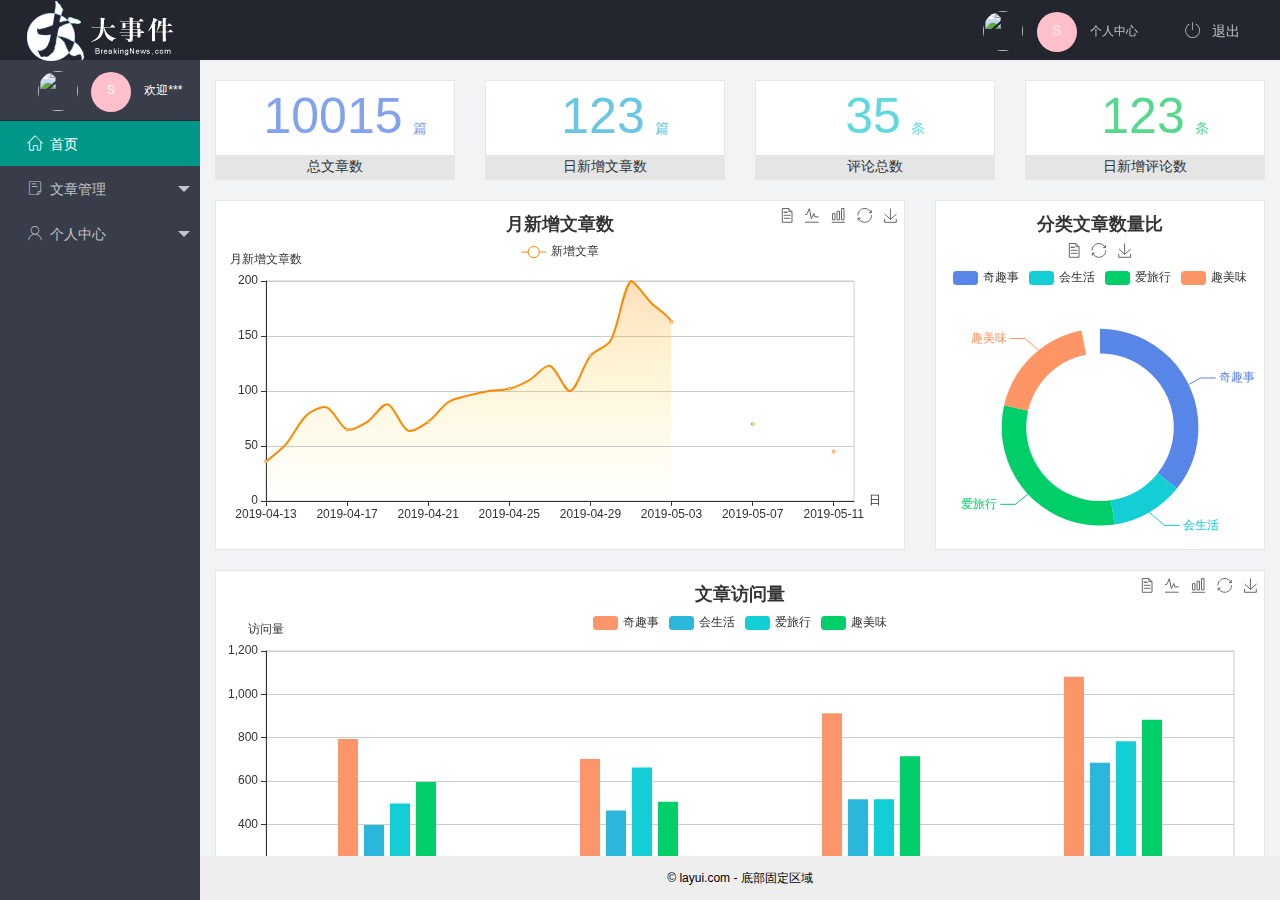
==== index.html @ da5764f2 "完成了首页页面" ====
<!DOCTYPE html>
<html lang="en">

<head>
    <meta charset="UTF-8">
    <meta name="viewport" content="width=device-width, initial-scale=1.0">
    <meta http-equiv="X-UA-Compatible" content="ie=edge">
    <title>首页</title>
    <link rel="stylesheet" href="./assets/lib/layui/css/layui.css">
    <!-- 导入图标库 -->
    <link rel="stylesheet" href="./assets/fonts/iconfont.css">
    <link rel="stylesheet" href="./assets/css/index.css">

</head>

<body class="layui-layout-body">
    <div class="layui-layout layui-layout-admin">
        <div class="layui-header">
            <div class="layui-logo">
                <img src="./assets/images/logo.png" alt="">
            </div>
            <ul class="layui-nav layui-layout-right">
                <li class="layui-nav-item">
                    <a href="javascript:;" class="userInfo">
                        <img src="http://t.cn/RCzsdCq" class="layui-nav-img">
                        <span class="avatar">S</span>
                        个人中心
                    </a>
                </li>
                <li class="layui-nav-item">
                    <a href="javascript:;" id="tuichu">
                        <span class="iconfont icon-tuichu"></span>
                        退出</a></li>
            </ul>
        </div>

        <div class="layui-side layui-bg-black">
            <div class="layui-side-scroll">
                <!-- 左侧导航区域（可配合layui已有的垂直导航） -->
                <!-- 互斥锁 lay-shrink="all"-->
                <div class="userInfo">
                    <img src="http://t.cn/RCzsdCq" class="layui-nav-img">
                    <span class="avatar">S</span>
                    <span id="welcome">欢迎***</span>
                </div>
                <ul class="layui-nav layui-nav-tree" lay-shrink="all">
                    <!-- layui-this默认被选中 添加背景颜色 -->
                    <li class="layui-nav-item layui-this">
                        <a href="home/dashboard.html" target="fm"><span class="iconfont icon-home"></span>首页</a>
                    </li>
                    <li class="layui-nav-item">
                        <a href="javascript:;"><span class="iconfont icon-16"></span>文章管理</a>
                        <dl class="layui-nav-child">
                            <dd><a href="javascript:;"><i class="layui-icon layui-icon-app"></i>文章类别</a></dd>
                            <dd><a href="javascript:;"><i class="layui-icon layui-icon-app"></i>文章列表</a></dd>
                            <dd><a href="javascript:;"><i class="layui-icon layui-icon-app"></i>发表文章</a></dd>
                        </dl>
                    </li>
                    <li class="layui-nav-item">
                        <a href="javascript:;"><span class="iconfont icon-user"></span>个人中心</a>
                        <dl class="layui-nav-child">
                            <dd><a href="javascript:;"><i class="layui-icon layui-icon-app"></i>基本资料</a></dd>
                            <dd><a href="javascript:;"><i class="layui-icon layui-icon-app"></i>更换头像</a></dd>
                            <dd><a href="javascript:;"><i class="layui-icon layui-icon-app"></i>重置密码</a></dd>
                        </dl>
                    </li>
                </ul>
            </div>
        </div>

        <div class="layui-body">
            <!-- 内容主体区域  让iframe默认指定页面 只要在src属性后边加上想去的页面即可-->
            <iframe src="home/dashboard.html" frameborder="0" name="fm"></iframe>
        </div>

        <div class="layui-footer">
            <!-- 底部固定区域 -->
            © layui.com - 底部固定区域
        </div>
    </div>
    <script src="./assets/lib/layui/layui.all.js"></script>
    <script src="./assets/lib/jquery.js"></script>
    <script src="./assets/js/baseAPI.js"></script>
    <script src="./assets/js/index.js"></script>
</body>

</html>
---- assets/lib/layui/css/layui.css ----
/** layui-v2.5.5 MIT License By https://www.layui.com */
 .layui-inline,img{display:inline-block;vertical-align:middle}h1,h2,h3,h4,h5,h6{font-weight:400}.layui-edge,.layui-header,.layui-inline,.layui-main{position:relative}.layui-body,.layui-edge,.layui-elip{overflow:hidden}.layui-btn,.layui-edge,.layui-inline,img{vertical-align:middle}.layui-btn,.layui-disabled,.layui-icon,.layui-unselect{-moz-user-select:none;-webkit-user-select:none;-ms-user-select:none}.layui-elip,.layui-form-checkbox span,.layui-form-pane .layui-form-label{text-overflow:ellipsis;white-space:nowrap}.layui-breadcrumb,.layui-tree-btnGroup{visibility:hidden}blockquote,body,button,dd,div,dl,dt,form,h1,h2,h3,h4,h5,h6,input,li,ol,p,pre,td,textarea,th,ul{margin:0;padding:0;-webkit-tap-highlight-color:rgba(0,0,0,0)}a:active,a:hover{outline:0}img{border:none}li{list-style:none}table{border-collapse:collapse;border-spacing:0}h4,h5,h6{font-size:100%}button,input,optgroup,option,select,textarea{font-family:inherit;font-size:inherit;font-style:inherit;font-weight:inherit;outline:0}pre{white-space:pre-wrap;white-space:-moz-pre-wrap;white-space:-pre-wrap;white-space:-o-pre-wrap;word-wrap:break-word}body{line-height:24px;font:14px Helvetica Neue,Helvetica,PingFang SC,Tahoma,Arial,sans-serif}hr{height:1px;margin:10px 0;border:0;clear:both}a{color:#333;text-decoration:none}a:hover{color:#777}a cite{font-style:normal;*cursor:pointer}.layui-border-box,.layui-border-box *{box-sizing:border-box}.layui-box,.layui-box *{box-sizing:content-box}.layui-clear{clear:both;*zoom:1}.layui-clear:after{content:'\20';clear:both;*zoom:1;display:block;height:0}.layui-inline{*display:inline;*zoom:1}.layui-edge{display:inline-block;width:0;height:0;border-width:6px;border-style:dashed;border-color:transparent}.layui-edge-top{top:-4px;border-bottom-color:#999;border-bottom-style:solid}.layui-edge-right{border-left-color:#999;border-left-style:solid}.layui-edge-bottom{top:2px;border-top-color:#999;border-top-style:solid}.layui-edge-left{border-right-color:#999;border-right-style:solid}.layui-disabled,.layui-disabled:hover{color:#d2d2d2!important;cursor:not-allowed!important}.layui-circle{border-radius:100%}.layui-show{display:block!important}.layui-hide{display:none!important}@font-face{font-family:layui-icon;src:url(../font/iconfont.eot?v=250);src:url(../font/iconfont.eot?v=250#iefix) format('embedded-opentype'),url(../font/iconfont.woff2?v=250) format('woff2'),url(../font/iconfont.woff?v=250) format('woff'),url(../font/iconfont.ttf?v=250) format('truetype'),url(../font/iconfont.svg?v=250#layui-icon) format('svg')}.layui-icon{font-family:layui-icon!important;font-size:16px;font-style:normal;-webkit-font-smoothing:antialiased;-moz-osx-font-smoothing:grayscale}.layui-icon-reply-fill:before{content:"\e611"}.layui-icon-set-fill:before{content:"\e614"}.layui-icon-menu-fill:before{content:"\e60f"}.layui-icon-search:before{content:"\e615"}.layui-icon-share:before{content:"\e641"}.layui-icon-set-sm:before{content:"\e620"}.layui-icon-engine:before{content:"\e628"}.layui-icon-close:before{content:"\1006"}.layui-icon-close-fill:before{content:"\1007"}.layui-icon-chart-screen:before{content:"\e629"}.layui-icon-star:before{content:"\e600"}.layui-icon-circle-dot:before{content:"\e617"}.layui-icon-chat:before{content:"\e606"}.layui-icon-release:before{content:"\e609"}.layui-icon-list:before{content:"\e60a"}.layui-icon-chart:before{content:"\e62c"}.layui-icon-ok-circle:before{content:"\1005"}.layui-icon-layim-theme:before{content:"\e61b"}.layui-icon-table:before{content:"\e62d"}.layui-icon-right:before{content:"\e602"}.layui-icon-left:before{content:"\e603"}.layui-icon-cart-simple:before{content:"\e698"}.layui-icon-face-cry:before{content:"\e69c"}.layui-icon-face-smile:before{content:"\e6af"}.layui-icon-survey:before{content:"\e6b2"}.layui-icon-tree:before{content:"\e62e"}.layui-icon-upload-circle:before{content:"\e62f"}.layui-icon-add-circle:before{content:"\e61f"}.layui-icon-download-circle:before{content:"\e601"}.layui-icon-templeate-1:before{content:"\e630"}.layui-icon-util:before{content:"\e631"}.layui-icon-face-surprised:before{content:"\e664"}.layui-icon-edit:before{content:"\e642"}.layui-icon-speaker:before{content:"\e645"}.layui-icon-down:before{content:"\e61a"}.layui-icon-file:before{content:"\e621"}.layui-icon-layouts:before{content:"\e632"}.layui-icon-rate-half:before{content:"\e6c9"}.layui-icon-add-circle-fine:before{content:"\e608"}.layui-icon-prev-circle:before{content:"\e633"}.layui-icon-read:before{content:"\e705"}.layui-icon-404:before{content:"\e61c"}.layui-icon-carousel:before{content:"\e634"}.layui-icon-help:before{content:"\e607"}.layui-icon-code-circle:before{content:"\e635"}.layui-icon-water:before{content:"\e636"}.layui-icon-username:before{content:"\e66f"}.layui-icon-find-fill:before{content:"\e670"}.layui-icon-about:before{content:"\e60b"}.layui-icon-location:before{content:"\e715"}.layui-icon-up:before{content:"\e619"}.layui-icon-pause:before{content:"\e651"}.layui-icon-date:before{content:"\e637"}.layui-icon-layim-uploadfile:before{content:"\e61d"}.layui-icon-delete:before{content:"\e640"}.layui-icon-play:before{content:"\e652"}.layui-icon-top:before{content:"\e604"}.layui-icon-friends:before{content:"\e612"}.layui-icon-refresh-3:before{content:"\e9aa"}.layui-icon-ok:before{content:"\e605"}.layui-icon-layer:before{content:"\e638"}.layui-icon-face-smile-fine:before{content:"\e60c"}.layui-icon-dollar:before{content:"\e659"}.layui-icon-group:before{content:"\e613"}.layui-icon-layim-download:before{content:"\e61e"}.layui-icon-picture-fine:before{content:"\e60d"}.layui-icon-link:before{content:"\e64c"}.layui-icon-diamond:before{content:"\e735"}.layui-icon-log:before{content:"\e60e"}.layui-icon-rate-solid:before{content:"\e67a"}.layui-icon-fonts-del:before{content:"\e64f"}.layui-icon-unlink:before{content:"\e64d"}.layui-icon-fonts-clear:before{content:"\e639"}.layui-icon-triangle-r:before{content:"\e623"}.layui-icon-circle:before{content:"\e63f"}.layui-icon-radio:before{content:"\e643"}.layui-icon-align-center:before{content:"\e647"}.layui-icon-align-right:before{content:"\e648"}.layui-icon-align-left:before{content:"\e649"}.layui-icon-loading-1:before{content:"\e63e"}.layui-icon-return:before{content:"\e65c"}.layui-icon-fonts-strong:before{content:"\e62b"}.layui-icon-upload:before{content:"\e67c"}.layui-icon-dialogue:before{content:"\e63a"}.layui-icon-video:before{content:"\e6ed"}.layui-icon-headset:before{content:"\e6fc"}.layui-icon-cellphone-fine:before{content:"\e63b"}.layui-icon-add-1:before{content:"\e654"}.layui-icon-face-smile-b:before{content:"\e650"}.layui-icon-fonts-html:before{content:"\e64b"}.layui-icon-form:before{content:"\e63c"}.layui-icon-cart:before{content:"\e657"}.layui-icon-camera-fill:before{content:"\e65d"}.layui-icon-tabs:before{content:"\e62a"}.layui-icon-fonts-code:before{content:"\e64e"}.layui-icon-fire:before{content:"\e756"}.layui-icon-set:before{content:"\e716"}.layui-icon-fonts-u:before{content:"\e646"}.layui-icon-triangle-d:before{content:"\e625"}.layui-icon-tips:before{content:"\e702"}.layui-icon-picture:before{content:"\e64a"}.layui-icon-more-vertical:before{content:"\e671"}.layui-icon-flag:before{content:"\e66c"}.layui-icon-loading:before{content:"\e63d"}.layui-icon-fonts-i:before{content:"\e644"}.layui-icon-refresh-1:before{content:"\e666"}.layui-icon-rmb:before{content:"\e65e"}.layui-icon-home:before{content:"\e68e"}.layui-icon-user:before{content:"\e770"}.layui-icon-notice:before{content:"\e667"}.layui-icon-login-weibo:before{content:"\e675"}.layui-icon-voice:before{content:"\e688"}.layui-icon-upload-drag:before{content:"\e681"}.layui-icon-login-qq:before{content:"\e676"}.layui-icon-snowflake:before{content:"\e6b1"}.layui-icon-file-b:before{content:"\e655"}.layui-icon-template:before{content:"\e663"}.layui-icon-auz:before{content:"\e672"}.layui-icon-console:before{content:"\e665"}.layui-icon-app:before{content:"\e653"}.layui-icon-prev:before{content:"\e65a"}.layui-icon-website:before{content:"\e7ae"}.layui-icon-next:before{content:"\e65b"}.layui-icon-component:before{content:"\e857"}.layui-icon-more:before{content:"\e65f"}.layui-icon-login-wechat:before{content:"\e677"}.layui-icon-shrink-right:before{content:"\e668"}.layui-icon-spread-left:before{content:"\e66b"}.layui-icon-camera:before{content:"\e660"}.layui-icon-note:before{content:"\e66e"}.layui-icon-refresh:before{content:"\e669"}.layui-icon-female:before{content:"\e661"}.layui-icon-male:before{content:"\e662"}.layui-icon-password:before{content:"\e673"}.layui-icon-senior:before{content:"\e674"}.layui-icon-theme:before{content:"\e66a"}.layui-icon-tread:before{content:"\e6c5"}.layui-icon-praise:before{content:"\e6c6"}.layui-icon-star-fill:before{content:"\e658"}.layui-icon-rate:before{content:"\e67b"}.layui-icon-template-1:before{content:"\e656"}.layui-icon-vercode:before{content:"\e679"}.layui-icon-cellphone:before{content:"\e678"}.layui-icon-screen-full:before{content:"\e622"}.layui-icon-screen-restore:before{content:"\e758"}.layui-icon-cols:before{content:"\e610"}.layui-icon-export:before{content:"\e67d"}.layui-icon-print:before{content:"\e66d"}.layui-icon-slider:before{content:"\e714"}.layui-icon-addition:before{content:"\e624"}.layui-icon-subtraction:before{content:"\e67e"}.layui-icon-service:before{content:"\e626"}.layui-icon-transfer:before{content:"\e691"}.layui-main{width:1140px;margin:0 auto}.layui-header{z-index:1000;height:60px}.layui-header a:hover{transition:all .5s;-webkit-transition:all .5s}.layui-side{position:fixed;left:0;top:0;bottom:0;z-index:999;width:200px;overflow-x:hidden}.layui-side-scroll{position:relative;width:220px;height:100%;overflow-x:hidden}.layui-body{position:absolute;left:200px;right:0;top:0;bottom:0;z-index:998;width:auto;overflow-y:auto;box-sizing:border-box}.layui-layout-body{overflow:hidden}.layui-layout-admin .layui-header{background-color:#23262E}.layui-layout-admin .layui-side{top:60px;width:200px;overflow-x:hidden}.layui-layout-admin .layui-body{position:fixed;top:60px;bottom:44px}.layui-layout-admin .layui-main{width:auto;margin:0 15px}.layui-layout-admin .layui-footer{position:fixed;left:200px;right:0;bottom:0;height:44px;line-height:44px;padding:0 15px;background-color:#eee}.layui-layout-admin .layui-logo{position:absolute;left:0;top:0;width:200px;height:100%;line-height:60px;text-align:center;color:#009688;font-size:16px}.layui-layout-admin .layui-header .layui-nav{background:0 0}.layui-layout-left{position:absolute!important;left:200px;top:0}.layui-layout-right{position:absolute!important;right:0;top:0}.layui-container{position:relative;margin:0 auto;padding:0 15px;box-sizing:border-box}.layui-fluid{position:relative;margin:0 auto;padding:0 15px}.layui-row:after,.layui-row:before{content:'';display:block;clear:both}.layui-col-lg1,.layui-col-lg10,.layui-col-lg11,.layui-col-lg12,.layui-col-lg2,.layui-col-lg3,.layui-col-lg4,.layui-col-lg5,.layui-col-lg6,.layui-col-lg7,.layui-col-lg8,.layui-col-lg9,.layui-col-md1,.layui-col-md10,.layui-col-md11,.layui-col-md12,.layui-col-md2,.layui-col-md3,.layui-col-md4,.layui-col-md5,.layui-col-md6,.layui-col-md7,.layui-col-md8,.layui-col-md9,.layui-col-sm1,.layui-col-sm10,.layui-col-sm11,.layui-col-sm12,.layui-col-sm2,.layui-col-sm3,.layui-col-sm4,.layui-col-sm5,.layui-col-sm6,.layui-col-sm7,.layui-col-sm8,.layui-col-sm9,.layui-col-xs1,.layui-col-xs10,.layui-col-xs11,.layui-col-xs12,.layui-col-xs2,.layui-col-xs3,.layui-col-xs4,.layui-col-xs5,.layui-col-xs6,.layui-col-xs7,.layui-col-xs8,.layui-col-xs9{position:relative;display:block;box-sizing:border-box}.layui-col-xs1,.layui-col-xs10,.layui-col-xs11,.layui-col-xs12,.layui-col-xs2,.layui-col-xs3,.layui-col-xs4,.layui-col-xs5,.layui-col-xs6,.layui-col-xs7,.layui-col-xs8,.layui-col-xs9{float:left}.layui-col-xs1{width:8.33333333%}.layui-col-xs2{width:16.66666667%}.layui-col-xs3{width:25%}.layui-col-xs4{width:33.33333333%}.layui-col-xs5{width:41.66666667%}.layui-col-xs6{width:50%}.layui-col-xs7{width:58.33333333%}.layui-col-xs8{width:66.66666667%}.layui-col-xs9{width:75%}.layui-col-xs10{width:83.33333333%}.layui-col-xs11{width:91.66666667%}.layui-col-xs12{width:100%}.layui-col-xs-offset1{margin-left:8.33333333%}.layui-col-xs-offset2{margin-left:16.66666667%}.layui-col-xs-offset3{margin-left:25%}.layui-col-xs-offset4{margin-left:33.33333333%}.layui-col-xs-offset5{margin-left:41.66666667%}.layui-col-xs-offset6{margin-left:50%}.layui-col-xs-offset7{margin-left:58.33333333%}.layui-col-xs-offset8{margin-left:66.66666667%}.layui-col-xs-offset9{margin-left:75%}.layui-col-xs-offset10{margin-left:83.33333333%}.layui-col-xs-offset11{margin-left:91.66666667%}.layui-col-xs-offset12{margin-left:100%}@media screen and (max-width:768px){.layui-hide-xs{display:none!important}.layui-show-xs-block{display:block!important}.layui-show-xs-inline{display:inline!important}.layui-show-xs-inline-block{display:inline-block!important}}@media screen and (min-width:768px){.layui-container{width:750px}.layui-hide-sm{display:none!important}.layui-show-sm-block{display:block!important}.layui-show-sm-inline{display:inline!important}.layui-show-sm-inline-block{display:inline-block!important}.layui-col-sm1,.layui-col-sm10,.layui-col-sm11,.layui-col-sm12,.layui-col-sm2,.layui-col-sm3,.layui-col-sm4,.layui-col-sm5,.layui-col-sm6,.layui-col-sm7,.layui-col-sm8,.layui-col-sm9{float:left}.layui-col-sm1{width:8.33333333%}.layui-col-sm2{width:16.66666667%}.layui-col-sm3{width:25%}.layui-col-sm4{width:33.33333333%}.layui-col-sm5{width:41.66666667%}.layui-col-sm6{width:50%}.layui-col-sm7{width:58.33333333%}.layui-col-sm8{width:66.66666667%}.layui-col-sm9{width:75%}.layui-col-sm10{width:83.33333333%}.layui-col-sm11{width:91.66666667%}.layui-col-sm12{width:100%}.layui-col-sm-offset1{margin-left:8.33333333%}.layui-col-sm-offset2{margin-left:16.66666667%}.layui-col-sm-offset3{margin-left:25%}.layui-col-sm-offset4{margin-left:33.33333333%}.layui-col-sm-offset5{margin-left:41.66666667%}.layui-col-sm-offset6{margin-left:50%}.layui-col-sm-offset7{margin-left:58.33333333%}.layui-col-sm-offset8{margin-left:66.66666667%}.layui-col-sm-offset9{margin-left:75%}.layui-col-sm-offset10{margin-left:83.33333333%}.layui-col-sm-offset11{margin-left:91.66666667%}.layui-col-sm-offset12{margin-left:100%}}@media screen and (min-width:992px){.layui-container{width:970px}.layui-hide-md{display:none!important}.layui-show-md-block{display:block!important}.layui-show-md-inline{display:inline!important}.layui-show-md-inline-block{display:inline-block!important}.layui-col-md1,.layui-col-md10,.layui-col-md11,.layui-col-md12,.layui-col-md2,.layui-col-md3,.layui-col-md4,.layui-col-md5,.layui-col-md6,.layui-col-md7,.layui-col-md8,.layui-col-md9{float:left}.layui-col-md1{width:8.33333333%}.layui-col-md2{width:16.66666667%}.layui-col-md3{width:25%}.layui-col-md4{width:33.33333333%}.layui-col-md5{width:41.66666667%}.layui-col-md6{width:50%}.layui-col-md7{width:58.33333333%}.layui-col-md8{width:66.66666667%}.layui-col-md9{width:75%}.layui-col-md10{width:83.33333333%}.layui-col-md11{width:91.66666667%}.layui-col-md12{width:100%}.layui-col-md-offset1{margin-left:8.33333333%}.layui-col-md-offset2{margin-left:16.66666667%}.layui-col-md-offset3{margin-left:25%}.layui-col-md-offset4{margin-left:33.33333333%}.layui-col-md-offset5{margin-left:41.66666667%}.layui-col-md-offset6{margin-left:50%}.layui-col-md-offset7{margin-left:58.33333333%}.layui-col-md-offset8{margin-left:66.66666667%}.layui-col-md-offset9{margin-left:75%}.layui-col-md-offset10{margin-left:83.33333333%}.layui-col-md-offset11{margin-left:91.66666667%}.layui-col-md-offset12{margin-left:100%}}@media screen and (min-width:1200px){.layui-container{width:1170px}.layui-hide-lg{display:none!important}.layui-show-lg-block{display:block!important}.layui-show-lg-inline{display:inline!important}.layui-show-lg-inline-block{display:inline-block!important}.layui-col-lg1,.layui-col-lg10,.layui-col-lg11,.layui-col-lg12,.layui-col-lg2,.layui-col-lg3,.layui-col-lg4,.layui-col-lg5,.layui-col-lg6,.layui-col-lg7,.layui-col-lg8,.layui-col-lg9{float:left}.layui-col-lg1{width:8.33333333%}.layui-col-lg2{width:16.66666667%}.layui-col-lg3{width:25%}.layui-col-lg4{width:33.33333333%}.layui-col-lg5{width:41.66666667%}.layui-col-lg6{width:50%}.layui-col-lg7{width:58.33333333%}.layui-col-lg8{width:66.66666667%}.layui-col-lg9{width:75%}.layui-col-lg10{width:83.33333333%}.layui-col-lg11{width:91.66666667%}.layui-col-lg12{width:100%}.layui-col-lg-offset1{margin-left:8.33333333%}.layui-col-lg-offset2{margin-left:16.66666667%}.layui-col-lg-offset3{margin-left:25%}.layui-col-lg-offset4{margin-left:33.33333333%}.layui-col-lg-offset5{margin-left:41.66666667%}.layui-col-lg-offset6{margin-left:50%}.layui-col-lg-offset7{margin-left:58.33333333%}.layui-col-lg-offset8{margin-left:66.66666667%}.layui-col-lg-offset9{margin-left:75%}.layui-col-lg-offset10{margin-left:83.33333333%}.layui-col-lg-offset11{margin-left:91.66666667%}.layui-col-lg-offset12{margin-left:100%}}.layui-col-space1{margin:-.5px}.layui-col-space1>*{padding:.5px}.layui-col-space3{margin:-1.5px}.layui-col-space3>*{padding:1.5px}.layui-col-space5{margin:-2.5px}.layui-col-space5>*{padding:2.5px}.layui-col-space8{margin:-3.5px}.layui-col-space8>*{padding:3.5px}.layui-col-space10{margin:-5px}.layui-col-space10>*{padding:5px}.layui-col-space12{margin:-6px}.layui-col-space12>*{padding:6px}.layui-col-space15{margin:-7.5px}.layui-col-space15>*{padding:7.5px}.layui-col-space18{margin:-9px}.layui-col-space18>*{padding:9px}.layui-col-space20{margin:-10px}.layui-col-space20>*{padding:10px}.layui-col-space22{margin:-11px}.layui-col-space22>*{padding:11px}.layui-col-space25{margin:-12.5px}.layui-col-space25>*{padding:12.5px}.layui-col-space30{margin:-15px}.layui-col-space30>*{padding:15px}.layui-btn,.layui-input,.layui-select,.layui-textarea,.layui-upload-button{outline:0;-webkit-appearance:none;transition:all .3s;-webkit-transition:all .3s;box-sizing:border-box}.layui-elem-quote{margin-bottom:10px;padding:15px;line-height:22px;border-left:5px solid #009688;border-radius:0 2px 2px 0;background-color:#f2f2f2}.layui-quote-nm{border-style:solid;border-width:1px 1px 1px 5px;background:0 0}.layui-elem-field{margin-bottom:10px;padding:0;border-width:1px;border-style:solid}.layui-elem-field legend{margin-left:20px;padding:0 10px;font-size:20px;font-weight:300}.layui-field-title{margin:10px 0 20px;border-width:1px 0 0}.layui-field-box{padding:10px 15px}.layui-field-title .layui-field-box{padding:10px 0}.layui-progress{position:relative;height:6px;border-radius:20px;background-color:#e2e2e2}.layui-progress-bar{position:absolute;left:0;top:0;width:0;max-width:100%;height:6px;border-radius:20px;text-align:right;background-color:#5FB878;transition:all .3s;-webkit-transition:all .3s}.layui-progress-big,.layui-progress-big .layui-progress-bar{height:18px;line-height:18px}.layui-progress-text{position:relative;top:-20px;line-height:18px;font-size:12px;color:#666}.layui-progress-big .layui-progress-text{position:static;padding:0 10px;color:#fff}.layui-collapse{border-width:1px;border-style:solid;border-radius:2px}.layui-colla-content,.layui-colla-item{border-top-width:1px;border-top-style:solid}.layui-colla-item:first-child{border-top:none}.layui-colla-title{position:relative;height:42px;line-height:42px;padding:0 15px 0 35px;color:#333;background-color:#f2f2f2;cursor:pointer;font-size:14px;overflow:hidden}.layui-colla-content{display:none;padding:10px 15px;line-height:22px;color:#666}.layui-colla-icon{position:absolute;left:15px;top:0;font-size:14px}.layui-card{margin-bottom:15px;border-radius:2px;background-color:#fff;box-shadow:0 1px 2px 0 rgba(0,0,0,.05)}.layui-card:last-child{margin-bottom:0}.layui-card-header{position:relative;height:42px;line-height:42px;padding:0 15px;border-bottom:1px solid #f6f6f6;color:#333;border-radius:2px 2px 0 0;font-size:14px}.layui-bg-black,.layui-bg-blue,.layui-bg-cyan,.layui-bg-green,.layui-bg-orange,.layui-bg-red{color:#fff!important}.layui-card-body{position:relative;padding:10px 15px;line-height:24px}.layui-card-body[pad15]{padding:15px}.layui-card-body[pad20]{padding:20px}.layui-card-body .layui-table{margin:5px 0}.layui-card .layui-tab{margin:0}.layui-panel-window{position:relative;padding:15px;border-radius:0;border-top:5px solid #E6E6E6;background-color:#fff}.layui-auxiliar-moving{position:fixed;left:0;right:0;top:0;bottom:0;width:100%;height:100%;background:0 0;z-index:9999999999}.layui-form-label,.layui-form-mid,.layui-form-select,.layui-input-block,.layui-input-inline,.layui-textarea{position:relative}.layui-bg-red{background-color:#FF5722!important}.layui-bg-orange{background-color:#FFB800!important}.layui-bg-green{background-color:#009688!important}.layui-bg-cyan{background-color:#2F4056!important}.layui-bg-blue{background-color:#1E9FFF!important}.layui-bg-black{background-color:#393D49!important}.layui-bg-gray{background-color:#eee!important;color:#666!important}.layui-badge-rim,.layui-colla-content,.layui-colla-item,.layui-collapse,.layui-elem-field,.layui-form-pane .layui-form-item[pane],.layui-form-pane .layui-form-label,.layui-input,.layui-layedit,.layui-layedit-tool,.layui-quote-nm,.layui-select,.layui-tab-bar,.layui-tab-card,.layui-tab-title,.layui-tab-title .layui-this:after,.layui-textarea{border-color:#e6e6e6}.layui-timeline-item:before,hr{background-color:#e6e6e6}.layui-text{line-height:22px;font-size:14px;color:#666}.layui-text h1,.layui-text h2,.layui-text h3{font-weight:500;color:#333}.layui-text h1{font-size:30px}.layui-text h2{font-size:24px}.layui-text h3{font-size:18px}.layui-text a:not(.layui-btn){color:#01AAED}.layui-text a:not(.layui-btn):hover{text-decoration:underline}.layui-text ul{padding:5px 0 5px 15px}.layui-text ul li{margin-top:5px;list-style-type:disc}.layui-text em,.layui-word-aux{color:#999!important;padding:0 5px!important}.layui-btn{display:inline-block;height:38px;line-height:38px;padding:0 18px;background-color:#009688;color:#fff;white-space:nowrap;text-align:center;font-size:14px;border:none;border-radius:2px;cursor:pointer}.layui-btn:hover{opacity:.8;filter:alpha(opacity=80);color:#fff}.layui-btn:active{opacity:1;filter:alpha(opacity=100)}.layui-btn+.layui-btn{margin-left:10px}.layui-btn-container{font-size:0}.layui-btn-container .layui-btn{margin-right:10px;margin-bottom:10px}.layui-btn-container .layui-btn+.layui-btn{margin-left:0}.layui-table .layui-btn-container .layui-btn{margin-bottom:9px}.layui-btn-radius{border-radius:100px}.layui-btn .layui-icon{margin-right:3px;font-size:18px;vertical-align:bottom;vertical-align:middle\9}.layui-btn-primary{border:1px solid #C9C9C9;background-color:#fff;color:#555}.layui-btn-primary:hover{border-color:#009688;color:#333}.layui-btn-normal{background-color:#1E9FFF}.layui-btn-warm{background-color:#FFB800}.layui-btn-danger{background-color:#FF5722}.layui-btn-checked{background-color:#5FB878}.layui-btn-disabled,.layui-btn-disabled:active,.layui-btn-disabled:hover{border:1px solid #e6e6e6;background-color:#FBFBFB;color:#C9C9C9;cursor:not-allowed;opacity:1}.layui-btn-lg{height:44px;line-height:44px;padding:0 25px;font-size:16px}.layui-btn-sm{height:30px;line-height:30px;padding:0 10px;font-size:12px}.layui-btn-sm i{font-size:16px!important}.layui-btn-xs{height:22px;line-height:22px;padding:0 5px;font-size:12px}.layui-btn-xs i{font-size:14px!important}.layui-btn-group{display:inline-block;vertical-align:middle;font-size:0}.layui-btn-group .layui-btn{margin-left:0!important;margin-right:0!important;border-left:1px solid rgba(255,255,255,.5);border-radius:0}.layui-btn-group .layui-btn-primary{border-left:none}.layui-btn-group .layui-btn-primary:hover{border-color:#C9C9C9;color:#009688}.layui-btn-group .layui-btn:first-child{border-left:none;border-radius:2px 0 0 2px}.layui-btn-group .layui-btn-primary:first-child{border-left:1px solid #c9c9c9}.layui-btn-group .layui-btn:last-child{border-radius:0 2px 2px 0}.layui-btn-group .layui-btn+.layui-btn{margin-left:0}.layui-btn-group+.layui-btn-group{margin-left:10px}.layui-btn-fluid{width:100%}.layui-input,.layui-select,.layui-textarea{height:38px;line-height:1.3;line-height:38px\9;border-width:1px;border-style:solid;background-color:#fff;border-radius:2px}.layui-input::-webkit-input-placeholder,.layui-select::-webkit-input-placeholder,.layui-textarea::-webkit-input-placeholder{line-height:1.3}.layui-input,.layui-textarea{display:block;width:100%;padding-left:10px}.layui-input:hover,.layui-textarea:hover{border-color:#D2D2D2!important}.layui-input:focus,.layui-textarea:focus{border-color:#C9C9C9!important}.layui-textarea{min-height:100px;height:auto;line-height:20px;padding:6px 10px;resize:vertical}.layui-select{padding:0 10px}.layui-form input[type=checkbox],.layui-form input[type=radio],.layui-form select{display:none}.layui-form [lay-ignore]{display:initial}.layui-form-item{margin-bottom:15px;clear:both;*zoom:1}.layui-form-item:after{content:'\20';clear:both;*zoom:1;display:block;height:0}.layui-form-label{float:left;display:block;padding:9px 15px;width:80px;font-weight:400;line-height:20px;text-align:right}.layui-form-label-col{display:block;float:none;padding:9px 0;line-height:20px;text-align:left}.layui-form-item .layui-inline{margin-bottom:5px;margin-right:10px}.layui-input-block{margin-left:110px;min-height:36px}.layui-input-inline{display:inline-block;vertical-align:middle}.layui-form-item .layui-input-inline{float:left;width:190px;margin-right:10px}.layui-form-text .layui-input-inline{width:auto}.layui-form-mid{float:left;display:block;padding:9px 0!important;line-height:20px;margin-right:10px}.layui-form-danger+.layui-form-select .layui-input,.layui-form-danger:focus{border-color:#FF5722!important}.layui-form-select .layui-input{padding-right:30px;cursor:pointer}.layui-form-select .layui-edge{position:absolute;right:10px;top:50%;margin-top:-3px;cursor:pointer;border-width:6px;border-top-color:#c2c2c2;border-top-style:solid;transition:all .3s;-webkit-transition:all .3s}.layui-form-select dl{display:none;position:absolute;left:0;top:42px;padding:5px 0;z-index:899;min-width:100%;border:1px solid #d2d2d2;max-height:300px;overflow-y:auto;background-color:#fff;border-radius:2px;box-shadow:0 2px 4px rgba(0,0,0,.12);box-sizing:border-box}.layui-form-select dl dd,.layui-form-select dl dt{padding:0 10px;line-height:36px;white-space:nowrap;overflow:hidden;text-overflow:ellipsis}.layui-form-select dl dt{font-size:12px;color:#999}.layui-form-select dl dd{cursor:pointer}.layui-form-select dl dd:hover{background-color:#f2f2f2;-webkit-transition:.5s all;transition:.5s all}.layui-form-select .layui-select-group dd{padding-left:20px}.layui-form-select dl dd.layui-select-tips{padding-left:10px!important;color:#999}.layui-form-select dl dd.layui-this{background-color:#5FB878;color:#fff}.layui-form-checkbox,.layui-form-select dl dd.layui-disabled{background-color:#fff}.layui-form-selected dl{display:block}.layui-form-checkbox,.layui-form-checkbox *,.layui-form-switch{display:inline-block;vertical-align:middle}.layui-form-selected .layui-edge{margin-top:-9px;-webkit-transform:rotate(180deg);transform:rotate(180deg);margin-top:-3px\9}:root .layui-form-selected .layui-edge{margin-top:-9px\0/IE9}.layui-form-selectup dl{top:auto;bottom:42px}.layui-select-none{margin:5px 0;text-align:center;color:#999}.layui-select-disabled .layui-disabled{border-color:#eee!important}.layui-select-disabled .layui-edge{border-top-color:#d2d2d2}.layui-form-checkbox{position:relative;height:30px;line-height:30px;margin-right:10px;padding-right:30px;cursor:pointer;font-size:0;-webkit-transition:.1s linear;transition:.1s linear;box-sizing:border-box}.layui-form-checkbox span{padding:0 10px;height:100%;font-size:14px;border-radius:2px 0 0 2px;background-color:#d2d2d2;color:#fff;overflow:hidden}.layui-form-checkbox:hover span{background-color:#c2c2c2}.layui-form-checkbox i{position:absolute;right:0;top:0;width:30px;height:28px;border:1px solid #d2d2d2;border-left:none;border-radius:0 2px 2px 0;color:#fff;font-size:20px;text-align:center}.layui-form-checkbox:hover i{border-color:#c2c2c2;color:#c2c2c2}.layui-form-checked,.layui-form-checked:hover{border-color:#5FB878}.layui-form-checked span,.layui-form-checked:hover span{background-color:#5FB878}.layui-form-checked i,.layui-form-checked:hover i{color:#5FB878}.layui-form-item .layui-form-checkbox{margin-top:4px}.layui-form-checkbox[lay-skin=primary]{height:auto!important;line-height:normal!important;min-width:18px;min-height:18px;border:none!important;margin-right:0;padding-left:28px;padding-right:0;background:0 0}.layui-form-checkbox[lay-skin=primary] span{padding-left:0;padding-right:15px;line-height:18px;background:0 0;color:#666}.layui-form-checkbox[lay-skin=primary] i{right:auto;left:0;width:16px;height:16px;line-height:16px;border:1px solid #d2d2d2;font-size:12px;border-radius:2px;background-color:#fff;-webkit-transition:.1s linear;transition:.1s linear}.layui-form-checkbox[lay-skin=primary]:hover i{border-color:#5FB878;color:#fff}.layui-form-checked[lay-skin=primary] i{border-color:#5FB878!important;background-color:#5FB878;color:#fff}.layui-checkbox-disbaled[lay-skin=primary] span{background:0 0!important;color:#c2c2c2}.layui-checkbox-disbaled[lay-skin=primary]:hover i{border-color:#d2d2d2}.layui-form-item .layui-form-checkbox[lay-skin=primary]{margin-top:10px}.layui-form-switch{position:relative;height:22px;line-height:22px;min-width:35px;padding:0 5px;margin-top:8px;border:1px solid #d2d2d2;border-radius:20px;cursor:pointer;background-color:#fff;-webkit-transition:.1s linear;transition:.1s linear}.layui-form-switch i{position:absolute;left:5px;top:3px;width:16px;height:16px;border-radius:20px;background-color:#d2d2d2;-webkit-transition:.1s linear;transition:.1s linear}.layui-form-switch em{position:relative;top:0;width:25px;margin-left:21px;padding:0!important;text-align:center!important;color:#999!important;font-style:normal!important;font-size:12px}.layui-form-onswitch{border-color:#5FB878;background-color:#5FB878}.layui-checkbox-disbaled,.layui-checkbox-disbaled i{border-color:#e2e2e2!important}.layui-form-onswitch i{left:100%;margin-left:-21px;background-color:#fff}.layui-form-onswitch em{margin-left:5px;margin-right:21px;color:#fff!important}.layui-checkbox-disbaled span{background-color:#e2e2e2!important}.layui-checkbox-disbaled:hover i{color:#fff!important}[lay-radio]{display:none}.layui-form-radio,.layui-form-radio *{display:inline-block;vertical-align:middle}.layui-form-radio{line-height:28px;margin:6px 10px 0 0;padding-right:10px;cursor:pointer;font-size:0}.layui-form-radio *{font-size:14px}.layui-form-radio>i{margin-right:8px;font-size:22px;color:#c2c2c2}.layui-form-radio>i:hover,.layui-form-radioed>i{color:#5FB878}.layui-radio-disbaled>i{color:#e2e2e2!important}.layui-form-pane .layui-form-label{width:110px;padding:8px 15px;height:38px;line-height:20px;border-width:1px;border-style:solid;border-radius:2px 0 0 2px;text-align:center;background-color:#FBFBFB;overflow:hidden;box-sizing:border-box}.layui-form-pane .layui-input-inline{margin-left:-1px}.layui-form-pane .layui-input-block{margin-left:110px;left:-1px}.layui-form-pane .layui-input{border-radius:0 2px 2px 0}.layui-form-pane .layui-form-text .layui-form-label{float:none;width:100%;border-radius:2px;box-sizing:border-box;text-align:left}.layui-form-pane .layui-form-text .layui-input-inline{display:block;margin:0;top:-1px;clear:both}.layui-form-pane .layui-form-text .layui-input-block{margin:0;left:0;top:-1px}.layui-form-pane .layui-form-text .layui-textarea{min-height:100px;border-radius:0 0 2px 2px}.layui-form-pane .layui-form-checkbox{margin:4px 0 4px 10px}.layui-form-pane .layui-form-radio,.layui-form-pane .layui-form-switch{margin-top:6px;margin-left:10px}.layui-form-pane .layui-form-item[pane]{position:relative;border-width:1px;border-style:solid}.layui-form-pane .layui-form-item[pane] .layui-form-label{position:absolute;left:0;top:0;height:100%;border-width:0 1px 0 0}.layui-form-pane .layui-form-item[pane] .layui-input-inline{margin-left:110px}@media screen and (max-width:450px){.layui-form-item .layui-form-label{text-overflow:ellipsis;overflow:hidden;white-space:nowrap}.layui-form-item .layui-inline{display:block;margin-right:0;margin-bottom:20px;clear:both}.layui-form-item .layui-inline:after{content:'\20';clear:both;display:block;height:0}.layui-form-item .layui-input-inline{display:block;float:none;left:-3px;width:auto;margin:0 0 10px 112px}.layui-form-item .layui-input-inline+.layui-form-mid{margin-left:110px;top:-5px;padding:0}.layui-form-item .layui-form-checkbox{margin-right:5px;margin-bottom:5px}}.layui-layedit{border-width:1px;border-style:solid;border-radius:2px}.layui-layedit-tool{padding:3px 5px;border-bottom-width:1px;border-bottom-style:solid;font-size:0}.layedit-tool-fixed{position:fixed;top:0;border-top:1px solid #e2e2e2}.layui-layedit-tool .layedit-tool-mid,.layui-layedit-tool .layui-icon{display:inline-block;vertical-align:middle;text-align:center;font-size:14px}.layui-layedit-tool .layui-icon{position:relative;width:32px;height:30px;line-height:30px;margin:3px 5px;color:#777;cursor:pointer;border-radius:2px}.layui-layedit-tool .layui-icon:hover{color:#393D49}.layui-layedit-tool .layui-icon:active{color:#000}.layui-layedit-tool .layedit-tool-active{background-color:#e2e2e2;color:#000}.layui-layedit-tool .layui-disabled,.layui-layedit-tool .layui-disabled:hover{color:#d2d2d2;cursor:not-allowed}.layui-layedit-tool .layedit-tool-mid{width:1px;height:18px;margin:0 10px;background-color:#d2d2d2}.layedit-tool-html{width:50px!important;font-size:30px!important}.layedit-tool-b,.layedit-tool-code,.layedit-tool-help{font-size:16px!important}.layedit-tool-d,.layedit-tool-face,.layedit-tool-image,.layedit-tool-unlink{font-size:18px!important}.layedit-tool-image input{position:absolute;font-size:0;left:0;top:0;width:100%;height:100%;opacity:.01;filter:Alpha(opacity=1);cursor:pointer}.layui-layedit-iframe iframe{display:block;width:100%}#LAY_layedit_code{overflow:hidden}.layui-laypage{display:inline-block;*display:inline;*zoom:1;vertical-align:middle;margin:10px 0;font-size:0}.layui-laypage>a:first-child,.layui-laypage>a:first-child em{border-radius:2px 0 0 2px}.layui-laypage>a:last-child,.layui-laypage>a:last-child em{border-radius:0 2px 2px 0}.layui-laypage>:first-child{margin-left:0!important}.layui-laypage>:last-child{margin-right:0!important}.layui-laypage a,.layui-laypage button,.layui-laypage input,.layui-laypage select,.layui-laypage span{border:1px solid #e2e2e2}.layui-laypage a,.layui-laypage span{display:inline-block;*display:inline;*zoom:1;vertical-align:middle;padding:0 15px;height:28px;line-height:28px;margin:0 -1px 5px 0;background-color:#fff;color:#333;font-size:12px}.layui-flow-more a *,.layui-laypage input,.layui-table-view select[lay-ignore]{display:inline-block}.layui-laypage a:hover{color:#009688}.layui-laypage em{font-style:normal}.layui-laypage .layui-laypage-spr{color:#999;font-weight:700}.layui-laypage a{text-decoration:none}.layui-laypage .layui-laypage-curr{position:relative}.layui-laypage .layui-laypage-curr em{position:relative;color:#fff}.layui-laypage .layui-laypage-curr .layui-laypage-em{position:absolute;left:-1px;top:-1px;padding:1px;width:100%;height:100%;background-color:#009688}.layui-laypage-em{border-radius:2px}.layui-laypage-next em,.layui-laypage-prev em{font-family:Sim sun;font-size:16px}.layui-laypage .layui-laypage-count,.layui-laypage .layui-laypage-limits,.layui-laypage .layui-laypage-refresh,.layui-laypage .layui-laypage-skip{margin-left:10px;margin-right:10px;padding:0;border:none}.layui-laypage .layui-laypage-limits,.layui-laypage .layui-laypage-refresh{vertical-align:top}.layui-laypage .layui-laypage-refresh i{font-size:18px;cursor:pointer}.layui-laypage select{height:22px;padding:3px;border-radius:2px;cursor:pointer}.layui-laypage .layui-laypage-skip{height:30px;line-height:30px;color:#999}.layui-laypage button,.layui-laypage input{height:30px;line-height:30px;border-radius:2px;vertical-align:top;background-color:#fff;box-sizing:border-box}.layui-laypage input{width:40px;margin:0 10px;padding:0 3px;text-align:center}.layui-laypage input:focus,.layui-laypage select:focus{border-color:#009688!important}.layui-laypage button{margin-left:10px;padding:0 10px;cursor:pointer}.layui-table,.layui-table-view{margin:10px 0}.layui-flow-more{margin:10px 0;text-align:center;color:#999;font-size:14px}.layui-flow-more a{height:32px;line-height:32px}.layui-flow-more a *{vertical-align:top}.layui-flow-more a cite{padding:0 20px;border-radius:3px;background-color:#eee;color:#333;font-style:normal}.layui-flow-more a cite:hover{opacity:.8}.layui-flow-more a i{font-size:30px;color:#737383}.layui-table{width:100%;background-color:#fff;color:#666}.layui-table tr{transition:all .3s;-webkit-transition:all .3s}.layui-table th{text-align:left;font-weight:400}.layui-table tbody tr:hover,.layui-table thead tr,.layui-table-click,.layui-table-header,.layui-table-hover,.layui-table-mend,.layui-table-patch,.layui-table-tool,.layui-table-total,.layui-table-total tr,.layui-table[lay-even] tr:nth-child(even){background-color:#f2f2f2}.layui-table td,.layui-table th,.layui-table-col-set,.layui-table-fixed-r,.layui-table-grid-down,.layui-table-header,.layui-table-page,.layui-table-tips-main,.layui-table-tool,.layui-table-total,.layui-table-view,.layui-table[lay-skin=line],.layui-table[lay-skin=row]{border-width:1px;border-style:solid;border-color:#e6e6e6}.layui-table td,.layui-table th{position:relative;padding:9px 15px;min-height:20px;line-height:20px;font-size:14px}.layui-table[lay-skin=line] td,.layui-table[lay-skin=line] th{border-width:0 0 1px}.layui-table[lay-skin=row] td,.layui-table[lay-skin=row] th{border-width:0 1px 0 0}.layui-table[lay-skin=nob] td,.layui-table[lay-skin=nob] th{border:none}.layui-table img{max-width:100px}.layui-table[lay-size=lg] td,.layui-table[lay-size=lg] th{padding:15px 30px}.layui-table-view .layui-table[lay-size=lg] .layui-table-cell{height:40px;line-height:40px}.layui-table[lay-size=sm] td,.layui-table[lay-size=sm] th{font-size:12px;padding:5px 10px}.layui-table-view .layui-table[lay-size=sm] .layui-table-cell{height:20px;line-height:20px}.layui-table[lay-data]{display:none}.layui-table-box{position:relative;overflow:hidden}.layui-table-view .layui-table{position:relative;width:auto;margin:0}.layui-table-view .layui-table[lay-skin=line]{border-width:0 1px 0 0}.layui-table-view .layui-table[lay-skin=row]{border-width:0 0 1px}.layui-table-view .layui-table td,.layui-table-view .layui-table th{padding:5px 0;border-top:none;border-left:none}.layui-table-view .layui-table th.layui-unselect .layui-table-cell span{cursor:pointer}.layui-table-view .layui-table td{cursor:default}.layui-table-view .layui-table td[data-edit=text]{cursor:text}.layui-table-view .layui-form-checkbox[lay-skin=primary] i{width:18px;height:18px}.layui-table-view .layui-form-radio{line-height:0;padding:0}.layui-table-view .layui-form-radio>i{margin:0;font-size:20px}.layui-table-init{position:absolute;left:0;top:0;width:100%;height:100%;text-align:center;z-index:110}.layui-table-init .layui-icon{position:absolute;left:50%;top:50%;margin:-15px 0 0 -15px;font-size:30px;color:#c2c2c2}.layui-table-header{border-width:0 0 1px;overflow:hidden}.layui-table-header .layui-table{margin-bottom:-1px}.layui-table-tool .layui-inline[lay-event]{position:relative;width:26px;height:26px;padding:5px;line-height:16px;margin-right:10px;text-align:center;color:#333;border:1px solid #ccc;cursor:pointer;-webkit-transition:.5s all;transition:.5s all}.layui-table-tool .layui-inline[lay-event]:hover{border:1px solid #999}.layui-table-tool-temp{padding-right:120px}.layui-table-tool-self{position:absolute;right:17px;top:10px}.layui-table-tool .layui-table-tool-self .layui-inline[lay-event]{margin:0 0 0 10px}.layui-table-tool-panel{position:absolute;top:29px;left:-1px;padding:5px 0;min-width:150px;min-height:40px;border:1px solid #d2d2d2;text-align:left;overflow-y:auto;background-color:#fff;box-shadow:0 2px 4px rgba(0,0,0,.12)}.layui-table-cell,.layui-table-tool-panel li{overflow:hidden;text-overflow:ellipsis;white-space:nowrap}.layui-table-tool-panel li{padding:0 10px;line-height:30px;-webkit-transition:.5s all;transition:.5s all}.layui-table-tool-panel li .layui-form-checkbox[lay-skin=primary]{width:100%;padding-left:28px}.layui-table-tool-panel li:hover{background-color:#f2f2f2}.layui-table-tool-panel li .layui-form-checkbox[lay-skin=primary] i{position:absolute;left:0;top:0}.layui-table-tool-panel li .layui-form-checkbox[lay-skin=primary] span{padding:0}.layui-table-tool .layui-table-tool-self .layui-table-tool-panel{left:auto;right:-1px}.layui-table-col-set{position:absolute;right:0;top:0;width:20px;height:100%;border-width:0 0 0 1px;background-color:#fff}.layui-table-sort{width:10px;height:20px;margin-left:5px;cursor:pointer!important}.layui-table-sort .layui-edge{position:absolute;left:5px;border-width:5px}.layui-table-sort .layui-table-sort-asc{top:3px;border-top:none;border-bottom-style:solid;border-bottom-color:#b2b2b2}.layui-table-sort .layui-table-sort-asc:hover{border-bottom-color:#666}.layui-table-sort .layui-table-sort-desc{bottom:5px;border-bottom:none;border-top-style:solid;border-top-color:#b2b2b2}.layui-table-sort .layui-table-sort-desc:hover{border-top-color:#666}.layui-table-sort[lay-sort=asc] .layui-table-sort-asc{border-bottom-color:#000}.layui-table-sort[lay-sort=desc] .layui-table-sort-desc{border-top-color:#000}.layui-table-cell{height:28px;line-height:28px;padding:0 15px;position:relative;box-sizing:border-box}.layui-table-cell .layui-form-checkbox[lay-skin=primary]{top:-1px;padding:0}.layui-table-cell .layui-table-link{color:#01AAED}.laytable-cell-checkbox,.laytable-cell-numbers,.laytable-cell-radio,.laytable-cell-space{padding:0;text-align:center}.layui-table-body{position:relative;overflow:auto;margin-right:-1px;margin-bottom:-1px}.layui-table-body .layui-none{line-height:26px;padding:15px;text-align:center;color:#999}.layui-table-fixed{position:absolute;left:0;top:0;z-index:101}.layui-table-fixed .layui-table-body{overflow:hidden}.layui-table-fixed-l{box-shadow:0 -1px 8px rgba(0,0,0,.08)}.layui-table-fixed-r{left:auto;right:-1px;border-width:0 0 0 1px;box-shadow:-1px 0 8px rgba(0,0,0,.08)}.layui-table-fixed-r .layui-table-header{position:relative;overflow:visible}.layui-table-mend{position:absolute;right:-49px;top:0;height:100%;width:50px}.layui-table-tool{position:relative;z-index:890;width:100%;min-height:50px;line-height:30px;padding:10px 15px;border-width:0 0 1px}.layui-table-tool .layui-btn-container{margin-bottom:-10px}.layui-table-page,.layui-table-total{border-width:1px 0 0;margin-bottom:-1px;overflow:hidden}.layui-table-page{position:relative;width:100%;padding:7px 7px 0;height:41px;font-size:12px;white-space:nowrap}.layui-table-page>div{height:26px}.layui-table-page .layui-laypage{margin:0}.layui-table-page .layui-laypage a,.layui-table-page .layui-laypage span{height:26px;line-height:26px;margin-bottom:10px;border:none;background:0 0}.layui-table-page .layui-laypage a,.layui-table-page .layui-laypage span.layui-laypage-curr{padding:0 12px}.layui-table-page .layui-laypage span{margin-left:0;padding:0}.layui-table-page .layui-laypage .layui-laypage-prev{margin-left:-7px!important}.layui-table-page .layui-laypage .layui-laypage-curr .layui-laypage-em{left:0;top:0;padding:0}.layui-table-page .layui-laypage button,.layui-table-page .layui-laypage input{height:26px;line-height:26px}.layui-table-page .layui-laypage input{width:40px}.layui-table-page .layui-laypage button{padding:0 10px}.layui-table-page select{height:18px}.layui-table-patch .layui-table-cell{padding:0;width:30px}.layui-table-edit{position:absolute;left:0;top:0;width:100%;height:100%;padding:0 14px 1px;border-radius:0;box-shadow:1px 1px 20px rgba(0,0,0,.15)}.layui-table-edit:focus{border-color:#5FB878!important}select.layui-table-edit{padding:0 0 0 10px;border-color:#C9C9C9}.layui-table-view .layui-form-checkbox,.layui-table-view .layui-form-radio,.layui-table-view .layui-form-switch{top:0;margin:0;box-sizing:content-box}.layui-table-view .layui-form-checkbox{top:-1px;height:26px;line-height:26px}.layui-table-view .layui-form-checkbox i{height:26px}.layui-table-grid .layui-table-cell{overflow:visible}.layui-table-grid-down{position:absolute;top:0;right:0;width:26px;height:100%;padding:5px 0;border-width:0 0 0 1px;text-align:center;background-color:#fff;color:#999;cursor:pointer}.layui-table-grid-down .layui-icon{position:absolute;top:50%;left:50%;margin:-8px 0 0 -8px}.layui-table-grid-down:hover{background-color:#fbfbfb}body .layui-table-tips .layui-layer-content{background:0 0;padding:0;box-shadow:0 1px 6px rgba(0,0,0,.12)}.layui-table-tips-main{margin:-44px 0 0 -1px;max-height:150px;padding:8px 15px;font-size:14px;overflow-y:scroll;background-color:#fff;color:#666}.layui-table-tips-c{position:absolute;right:-3px;top:-13px;width:20px;height:20px;padding:3px;cursor:pointer;background-color:#666;border-radius:50%;color:#fff}.layui-table-tips-c:hover{background-color:#777}.layui-table-tips-c:before{position:relative;right:-2px}.layui-upload-file{display:none!important;opacity:.01;filter:Alpha(opacity=1)}.layui-upload-drag,.layui-upload-form,.layui-upload-wrap{display:inline-block}.layui-upload-list{margin:10px 0}.layui-upload-choose{padding:0 10px;color:#999}.layui-upload-drag{position:relative;padding:30px;border:1px dashed #e2e2e2;background-color:#fff;text-align:center;cursor:pointer;color:#999}.layui-upload-drag .layui-icon{font-size:50px;color:#009688}.layui-upload-drag[lay-over]{border-color:#009688}.layui-upload-iframe{position:absolute;width:0;height:0;border:0;visibility:hidden}.layui-upload-wrap{position:relative;vertical-align:middle}.layui-upload-wrap .layui-upload-file{display:block!important;position:absolute;left:0;top:0;z-index:10;font-size:100px;width:100%;height:100%;opacity:.01;filter:Alpha(opacity=1);cursor:pointer}.layui-transfer-active,.layui-transfer-box{display:inline-block;vertical-align:middle}.layui-transfer-box,.layui-transfer-header,.layui-transfer-search{border-width:0;border-style:solid;border-color:#e6e6e6}.layui-transfer-box{position:relative;border-width:1px;width:200px;height:360px;border-radius:2px;background-color:#fff}.layui-transfer-box .layui-form-checkbox{width:100%;margin:0!important}.layui-transfer-header{height:38px;line-height:38px;padding:0 10px;border-bottom-width:1px}.layui-transfer-search{position:relative;padding:10px;border-bottom-width:1px}.layui-transfer-search .layui-input{height:32px;padding-left:30px;font-size:12px}.layui-transfer-search .layui-icon-search{position:absolute;left:20px;top:50%;margin-top:-8px;color:#666}.layui-transfer-active{margin:0 15px}.layui-transfer-active .layui-btn{display:block;margin:0;padding:0 15px;background-color:#5FB878;border-color:#5FB878;color:#fff}.layui-transfer-active .layui-btn-disabled{background-color:#FBFBFB;border-color:#e6e6e6;color:#C9C9C9}.layui-transfer-active .layui-btn:first-child{margin-bottom:15px}.layui-transfer-active .layui-btn .layui-icon{margin:0;font-size:14px!important}.layui-transfer-data{padding:5px 0;overflow:auto}.layui-transfer-data li{height:32px;line-height:32px;padding:0 10px}.layui-transfer-data li:hover{background-color:#f2f2f2;transition:.5s all}.layui-transfer-data .layui-none{padding:15px 10px;text-align:center;color:#999}.layui-nav{position:relative;padding:0 20px;background-color:#393D49;color:#fff;border-radius:2px;font-size:0;box-sizing:border-box}.layui-nav *{font-size:14px}.layui-nav .layui-nav-item{position:relative;display:inline-block;*display:inline;*zoom:1;vertical-align:middle;line-height:60px}.layui-nav .layui-nav-item a{display:block;padding:0 20px;color:#fff;color:rgba(255,255,255,.7);transition:all .3s;-webkit-transition:all .3s}.layui-nav .layui-this:after,.layui-nav-bar,.layui-nav-tree .layui-nav-itemed:after{position:absolute;left:0;top:0;width:0;height:5px;background-color:#5FB878;transition:all .2s;-webkit-transition:all .2s}.layui-nav-bar{z-index:1000}.layui-nav .layui-nav-item a:hover,.layui-nav .layui-this a{color:#fff}.layui-nav .layui-this:after{content:'';top:auto;bottom:0;width:100%}.layui-nav-img{width:30px;height:30px;margin-right:10px;border-radius:50%}.layui-nav .layui-nav-more{content:'';width:0;height:0;border-style:solid dashed dashed;border-color:#fff transparent transparent;overflow:hidden;cursor:pointer;transition:all .2s;-webkit-transition:all .2s;position:absolute;top:50%;right:3px;margin-top:-3px;border-width:6px;border-top-color:rgba(255,255,255,.7)}.layui-nav .layui-nav-mored,.layui-nav-itemed>a .layui-nav-more{margin-top:-9px;border-style:dashed dashed solid;border-color:transparent transparent #fff}.layui-nav-child{display:none;position:absolute;left:0;top:65px;min-width:100%;line-height:36px;padding:5px 0;box-shadow:0 2px 4px rgba(0,0,0,.12);border:1px solid #d2d2d2;background-color:#fff;z-index:100;border-radius:2px;white-space:nowrap}.layui-nav .layui-nav-child a{color:#333}.layui-nav .layui-nav-child a:hover{background-color:#f2f2f2;color:#000}.layui-nav-child dd{position:relative}.layui-nav .layui-nav-child dd.layui-this a,.layui-nav-child dd.layui-this{background-color:#5FB878;color:#fff}.layui-nav-child dd.layui-this:after{display:none}.layui-nav-tree{width:200px;padding:0}.layui-nav-tree .layui-nav-item{display:block;width:100%;line-height:45px}.layui-nav-tree .layui-nav-item a{position:relative;height:45px;line-height:45px;text-overflow:ellipsis;overflow:hidden;white-space:nowrap}.layui-nav-tree .layui-nav-item a:hover{background-color:#4E5465}.layui-nav-tree .layui-nav-bar{width:5px;height:0;background-color:#009688}.layui-nav-tree .layui-nav-child dd.layui-this,.layui-nav-tree .layui-nav-child dd.layui-this a,.layui-nav-tree .layui-this,.layui-nav-tree .layui-this>a,.layui-nav-tree .layui-this>a:hover{background-color:#009688;color:#fff}.layui-nav-tree .layui-this:after{display:none}.layui-nav-itemed>a,.layui-nav-tree .layui-nav-title a,.layui-nav-tree .layui-nav-title a:hover{color:#fff!important}.layui-nav-tree .layui-nav-child{position:relative;z-index:0;top:0;border:none;box-shadow:none}.layui-nav-tree .layui-nav-child a{height:40px;line-height:40px;color:#fff;color:rgba(255,255,255,.7)}.layui-nav-tree .layui-nav-child,.layui-nav-tree .layui-nav-child a:hover{background:0 0;color:#fff}.layui-nav-tree .layui-nav-more{right:10px}.layui-nav-itemed>.layui-nav-child{display:block;padding:0;background-color:rgba(0,0,0,.3)!important}.layui-nav-itemed>.layui-nav-child>.layui-this>.layui-nav-child{display:block}.layui-nav-side{position:fixed;top:0;bottom:0;left:0;overflow-x:hidden;z-index:999}.layui-bg-blue .layui-nav-bar,.layui-bg-blue .layui-nav-itemed:after,.layui-bg-blue .layui-this:after{background-color:#93D1FF}.layui-bg-blue .layui-nav-child dd.layui-this{background-color:#1E9FFF}.layui-bg-blue .layui-nav-itemed>a,.layui-nav-tree.layui-bg-blue .layui-nav-title a,.layui-nav-tree.layui-bg-blue .layui-nav-title a:hover{background-color:#007DDB!important}.layui-breadcrumb{font-size:0}.layui-breadcrumb>*{font-size:14px}.layui-breadcrumb a{color:#999!important}.layui-breadcrumb a:hover{color:#5FB878!important}.layui-breadcrumb a cite{color:#666;font-style:normal}.layui-breadcrumb span[lay-separator]{margin:0 10px;color:#999}.layui-tab{margin:10px 0;text-align:left!important}.layui-tab[overflow]>.layui-tab-title{overflow:hidden}.layui-tab-title{position:relative;left:0;height:40px;white-space:nowrap;font-size:0;border-bottom-width:1px;border-bottom-style:solid;transition:all .2s;-webkit-transition:all .2s}.layui-tab-title li{display:inline-block;*display:inline;*zoom:1;vertical-align:middle;font-size:14px;transition:all .2s;-webkit-transition:all .2s;position:relative;line-height:40px;min-width:65px;padding:0 15px;text-align:center;cursor:pointer}.layui-tab-title li a{display:block}.layui-tab-title .layui-this{color:#000}.layui-tab-title .layui-this:after{position:absolute;left:0;top:0;content:'';width:100%;height:41px;border-width:1px;border-style:solid;border-bottom-color:#fff;border-radius:2px 2px 0 0;box-sizing:border-box;pointer-events:none}.layui-tab-bar{position:absolute;right:0;top:0;z-index:10;width:30px;height:39px;line-height:39px;border-width:1px;border-style:solid;border-radius:2px;text-align:center;background-color:#fff;cursor:pointer}.layui-tab-bar .layui-icon{position:relative;display:inline-block;top:3px;transition:all .3s;-webkit-transition:all .3s}.layui-tab-item{display:none}.layui-tab-more{padding-right:30px;height:auto!important;white-space:normal!important}.layui-tab-more li.layui-this:after{border-bottom-color:#e2e2e2;border-radius:2px}.layui-tab-more .layui-tab-bar .layui-icon{top:-2px;top:3px\9;-webkit-transform:rotate(180deg);transform:rotate(180deg)}:root .layui-tab-more .layui-tab-bar .layui-icon{top:-2px\0/IE9}.layui-tab-content{padding:10px}.layui-tab-title li .layui-tab-close{position:relative;display:inline-block;width:18px;height:18px;line-height:20px;margin-left:8px;top:1px;text-align:center;font-size:14px;color:#c2c2c2;transition:all .2s;-webkit-transition:all .2s}.layui-tab-title li .layui-tab-close:hover{border-radius:2px;background-color:#FF5722;color:#fff}.layui-tab-brief>.layui-tab-title .layui-this{color:#009688}.layui-tab-brief>.layui-tab-more li.layui-this:after,.layui-tab-brief>.layui-tab-title .layui-this:after{border:none;border-radius:0;border-bottom:2px solid #5FB878}.layui-tab-brief[overflow]>.layui-tab-title .layui-this:after{top:-1px}.layui-tab-card{border-width:1px;border-style:solid;border-radius:2px;box-shadow:0 2px 5px 0 rgba(0,0,0,.1)}.layui-tab-card>.layui-tab-title{background-color:#f2f2f2}.layui-tab-card>.layui-tab-title li{margin-right:-1px;margin-left:-1px}.layui-tab-card>.layui-tab-title .layui-this{background-color:#fff}.layui-tab-card>.layui-tab-title .layui-this:after{border-top:none;border-width:1px;border-bottom-color:#fff}.layui-tab-card>.layui-tab-title .layui-tab-bar{height:40px;line-height:40px;border-radius:0;border-top:none;border-right:none}.layui-tab-card>.layui-tab-more .layui-this{background:0 0;color:#5FB878}.layui-tab-card>.layui-tab-more .layui-this:after{border:none}.layui-timeline{padding-left:5px}.layui-timeline-item{position:relative;padding-bottom:20px}.layui-timeline-axis{position:absolute;left:-5px;top:0;z-index:10;width:20px;height:20px;line-height:20px;background-color:#fff;color:#5FB878;border-radius:50%;text-align:center;cursor:pointer}.layui-timeline-axis:hover{color:#FF5722}.layui-timeline-item:before{content:'';position:absolute;left:5px;top:0;z-index:0;width:1px;height:100%}.layui-timeline-item:last-child:before{display:none}.layui-timeline-item:first-child:before{display:block}.layui-timeline-content{padding-left:25px}.layui-timeline-title{position:relative;margin-bottom:10px}.layui-badge,.layui-badge-dot,.layui-badge-rim{position:relative;display:inline-block;padding:0 6px;font-size:12px;text-align:center;background-color:#FF5722;color:#fff;border-radius:2px}.layui-badge{height:18px;line-height:18px}.layui-badge-dot{width:8px;height:8px;padding:0;border-radius:50%}.layui-badge-rim{height:18px;line-height:18px;border-width:1px;border-style:solid;background-color:#fff;color:#666}.layui-btn .layui-badge,.layui-btn .layui-badge-dot{margin-left:5px}.layui-nav .layui-badge,.layui-nav .layui-badge-dot{position:absolute;top:50%;margin:-8px 6px 0}.layui-tab-title .layui-badge,.layui-tab-title .layui-badge-dot{left:5px;top:-2px}.layui-carousel{position:relative;left:0;top:0;background-color:#f8f8f8}.layui-carousel>[carousel-item]{position:relative;width:100%;height:100%;overflow:hidden}.layui-carousel>[carousel-item]:before{position:absolute;content:'\e63d';left:50%;top:50%;width:100px;line-height:20px;margin:-10px 0 0 -50px;text-align:center;color:#c2c2c2;font-family:layui-icon!important;font-size:30px;font-style:normal;-webkit-font-smoothing:antialiased;-moz-osx-font-smoothing:grayscale}.layui-carousel>[carousel-item]>*{display:none;position:absolute;left:0;top:0;width:100%;height:100%;background-color:#f8f8f8;transition-duration:.3s;-webkit-transition-duration:.3s}.layui-carousel-updown>*{-webkit-transition:.3s ease-in-out up;transition:.3s ease-in-out up}.layui-carousel-arrow{display:none\9;opacity:0;position:absolute;left:10px;top:50%;margin-top:-18px;width:36px;height:36px;line-height:36px;text-align:center;font-size:20px;border:0;border-radius:50%;background-color:rgba(0,0,0,.2);color:#fff;-webkit-transition-duration:.3s;transition-duration:.3s;cursor:pointer}.layui-carousel-arrow[lay-type=add]{left:auto!important;right:10px}.layui-carousel:hover .layui-carousel-arrow[lay-type=add],.layui-carousel[lay-arrow=always] .layui-carousel-arrow[lay-type=add]{right:20px}.layui-carousel[lay-arrow=always] .layui-carousel-arrow{opacity:1;left:20px}.layui-carousel[lay-arrow=none] .layui-carousel-arrow{display:none}.layui-carousel-arrow:hover,.layui-carousel-ind ul:hover{background-color:rgba(0,0,0,.35)}.layui-carousel:hover .layui-carousel-arrow{display:block\9;opacity:1;left:20px}.layui-carousel-ind{position:relative;top:-35px;width:100%;line-height:0!important;text-align:center;font-size:0}.layui-carousel[lay-indicator=outside]{margin-bottom:30px}.layui-carousel[lay-indicator=outside] .layui-carousel-ind{top:10px}.layui-carousel[lay-indicator=outside] .layui-carousel-ind ul{background-color:rgba(0,0,0,.5)}.layui-carousel[lay-indicator=none] .layui-carousel-ind{display:none}.layui-carousel-ind ul{display:inline-block;padding:5px;background-color:rgba(0,0,0,.2);border-radius:10px;-webkit-transition-duration:.3s;transition-duration:.3s}.layui-carousel-ind li{display:inline-block;width:10px;height:10px;margin:0 3px;font-size:14px;background-color:#e2e2e2;background-color:rgba(255,255,255,.5);border-radius:50%;cursor:pointer;-webkit-transition-duration:.3s;transition-duration:.3s}.layui-carousel-ind li:hover{background-color:rgba(255,255,255,.7)}.layui-carousel-ind li.layui-this{background-color:#fff}.layui-carousel>[carousel-item]>.layui-carousel-next,.layui-carousel>[carousel-item]>.layui-carousel-prev,.layui-carousel>[carousel-item]>.layui-this{display:block}.layui-carousel>[carousel-item]>.layui-this{left:0}.layui-carousel>[carousel-item]>.layui-carousel-prev{left:-100%}.layui-carousel>[carousel-item]>.layui-carousel-next{left:100%}.layui-carousel>[carousel-item]>.layui-carousel-next.layui-carousel-left,.layui-carousel>[carousel-item]>.layui-carousel-prev.layui-carousel-right{left:0}.layui-carousel>[carousel-item]>.layui-this.layui-carousel-left{left:-100%}.layui-carousel>[carousel-item]>.layui-this.layui-carousel-right{left:100%}.layui-carousel[lay-anim=updown] .layui-carousel-arrow{left:50%!important;top:20px;margin:0 0 0 -18px}.layui-carousel[lay-anim=updown]>[carousel-item]>*,.layui-carousel[lay-anim=fade]>[carousel-item]>*{left:0!important}.layui-carousel[lay-anim=updown] .layui-carousel-arrow[lay-type=add]{top:auto!important;bottom:20px}.layui-carousel[lay-anim=updown] .layui-carousel-ind{position:absolute;top:50%;right:20px;width:auto;height:auto}.layui-carousel[lay-anim=updown] .layui-carousel-ind ul{padding:3px 5px}.layui-carousel[lay-anim=updown] .layui-carousel-ind li{display:block;margin:6px 0}.layui-carousel[lay-anim=updown]>[carousel-item]>.layui-this{top:0}.layui-carousel[lay-anim=updown]>[carousel-item]>.layui-carousel-prev{top:-100%}.layui-carousel[lay-anim=updown]>[carousel-item]>.layui-carousel-next{top:100%}.layui-carousel[lay-anim=updown]>[carousel-item]>.layui-carousel-next.layui-carousel-left,.layui-carousel[lay-anim=updown]>[carousel-item]>.layui-carousel-prev.layui-carousel-right{top:0}.layui-carousel[lay-anim=updown]>[carousel-item]>.layui-this.layui-carousel-left{top:-100%}.layui-carousel[lay-anim=updown]>[carousel-item]>.layui-this.layui-carousel-right{top:100%}.layui-carousel[lay-anim=fade]>[carousel-item]>.layui-carousel-next,.layui-carousel[lay-anim=fade]>[carousel-item]>.layui-carousel-prev{opacity:0}.layui-carousel[lay-anim=fade]>[carousel-item]>.layui-carousel-next.layui-carousel-left,.layui-carousel[lay-anim=fade]>[carousel-item]>.layui-carousel-prev.layui-carousel-right{opacity:1}.layui-carousel[lay-anim=fade]>[carousel-item]>.layui-this.layui-carousel-left,.layui-carousel[lay-anim=fade]>[carousel-item]>.layui-this.layui-carousel-right{opacity:0}.layui-fixbar{position:fixed;right:15px;bottom:15px;z-index:999999}.layui-fixbar li{width:50px;height:50px;line-height:50px;margin-bottom:1px;text-align:center;cursor:pointer;font-size:30px;background-color:#9F9F9F;color:#fff;border-radius:2px;opacity:.95}.layui-fixbar li:hover{opacity:.85}.layui-fixbar li:active{opacity:1}.layui-fixbar .layui-fixbar-top{display:none;font-size:40px}body .layui-util-face{border:none;background:0 0}body .layui-util-face .layui-layer-content{padding:0;background-color:#fff;color:#666;box-shadow:none}.layui-util-face .layui-layer-TipsG{display:none}.layui-util-face ul{position:relative;width:372px;padding:10px;border:1px solid #D9D9D9;background-color:#fff;box-shadow:0 0 20px rgba(0,0,0,.2)}.layui-util-face ul li{cursor:pointer;float:left;border:1px solid #e8e8e8;height:22px;width:26px;overflow:hidden;margin:-1px 0 0 -1px;padding:4px 2px;text-align:center}.layui-util-face ul li:hover{position:relative;z-index:2;border:1px solid #eb7350;background:#fff9ec}.layui-code{position:relative;margin:10px 0;padding:15px;line-height:20px;border:1px solid #ddd;border-left-width:6px;background-color:#F2F2F2;color:#333;font-family:Courier New;font-size:12px}.layui-rate,.layui-rate *{display:inline-block;vertical-align:middle}.layui-rate{padding:10px 5px 10px 0;font-size:0}.layui-rate li i.layui-icon{font-size:20px;color:#FFB800;margin-right:5px;transition:all .3s;-webkit-transition:all .3s}.layui-rate li i:hover{cursor:pointer;transform:scale(1.12);-webkit-transform:scale(1.12)}.layui-rate[readonly] li i:hover{cursor:default;transform:scale(1)}.layui-colorpicker{width:26px;height:26px;border:1px solid #e6e6e6;padding:5px;border-radius:2px;line-height:24px;display:inline-block;cursor:pointer;transition:all .3s;-webkit-transition:all .3s}.layui-colorpicker:hover{border-color:#d2d2d2}.layui-colorpicker.layui-colorpicker-lg{width:34px;height:34px;line-height:32px}.layui-colorpicker.layui-colorpicker-sm{width:24px;height:24px;line-height:22px}.layui-colorpicker.layui-colorpicker-xs{width:22px;height:22px;line-height:20px}.layui-colorpicker-trigger-bgcolor{display:block;background:url([data-uri]);border-radius:2px}.layui-colorpicker-trigger-span{display:block;height:100%;box-sizing:border-box;border:1px solid rgba(0,0,0,.15);border-radius:2px;text-align:center}.layui-colorpicker-trigger-i{display:inline-block;color:#FFF;font-size:12px}.layui-colorpicker-trigger-i.layui-icon-close{color:#999}.layui-colorpicker-main{position:absolute;z-index:66666666;width:280px;padding:7px;background:#FFF;border:1px solid #d2d2d2;border-radius:2px;box-shadow:0 2px 4px rgba(0,0,0,.12)}.layui-colorpicker-main-wrapper{height:180px;position:relative}.layui-colorpicker-basis{width:260px;height:100%;position:relative}.layui-colorpicker-basis-white{width:100%;height:100%;position:absolute;top:0;left:0;background:linear-gradient(90deg,#FFF,hsla(0,0%,100%,0))}.layui-colorpicker-basis-black{width:100%;height:100%;position:absolute;top:0;left:0;background:linear-gradient(0deg,#000,transparent)}.layui-colorpicker-basis-cursor{width:10px;height:10px;border:1px solid #FFF;border-radius:50%;position:absolute;top:-3px;right:-3px;cursor:pointer}.layui-colorpicker-side{position:absolute;top:0;right:0;width:12px;height:100%;background:linear-gradient(red,#FF0,#0F0,#0FF,#00F,#F0F,red)}.layui-colorpicker-side-slider{width:100%;height:5px;box-shadow:0 0 1px #888;box-sizing:border-box;background:#FFF;border-radius:1px;border:1px solid #f0f0f0;cursor:pointer;position:absolute;left:0}.layui-colorpicker-main-alpha{display:none;height:12px;margin-top:7px;background:url([data-uri])}.layui-colorpicker-alpha-bgcolor{height:100%;position:relative}.layui-colorpicker-alpha-slider{width:5px;height:100%;box-shadow:0 0 1px #888;box-sizing:border-box;background:#FFF;border-radius:1px;border:1px solid #f0f0f0;cursor:pointer;position:absolute;top:0}.layui-colorpicker-main-pre{padding-top:7px;font-size:0}.layui-colorpicker-pre{width:20px;height:20px;border-radius:2px;display:inline-block;margin-left:6px;margin-bottom:7px;cursor:pointer}.layui-colorpicker-pre:nth-child(11n+1){margin-left:0}.layui-colorpicker-pre-isalpha{background:url([data-uri])}.layui-colorpicker-pre.layui-this{box-shadow:0 0 3px 2px rgba(0,0,0,.15)}.layui-colorpicker-pre>div{height:100%;border-radius:2px}.layui-colorpicker-main-input{text-align:right;padding-top:7px}.layui-colorpicker-main-input .layui-btn-container .layui-btn{margin:0 0 0 10px}.layui-colorpicker-main-input div.layui-inline{float:left;margin-right:10px;font-size:14px}.layui-colorpicker-main-input input.layui-input{width:150px;height:30px;color:#666}.layui-slider{height:4px;background:#e2e2e2;border-radius:3px;position:relative;cursor:pointer}.layui-slider-bar{border-radius:3px;position:absolute;height:100%}.layui-slider-step{position:absolute;top:0;width:4px;height:4px;border-radius:50%;background:#FFF;-webkit-transform:translateX(-50%);transform:translateX(-50%)}.layui-slider-wrap{width:36px;height:36px;position:absolute;top:-16px;-webkit-transform:translateX(-50%);transform:translateX(-50%);z-index:10;text-align:center}.layui-slider-wrap-btn{width:12px;height:12px;border-radius:50%;background:#FFF;display:inline-block;vertical-align:middle;cursor:pointer;transition:.3s}.layui-slider-wrap:after{content:"";height:100%;display:inline-block;vertical-align:middle}.layui-slider-wrap-btn.layui-slider-hover,.layui-slider-wrap-btn:hover{transform:scale(1.2)}.layui-slider-wrap-btn.layui-disabled:hover{transform:scale(1)!important}.layui-slider-tips{position:absolute;top:-42px;z-index:66666666;white-space:nowrap;display:none;-webkit-transform:translateX(-50%);transform:translateX(-50%);color:#FFF;background:#000;border-radius:3px;height:25px;line-height:25px;padding:0 10px}.layui-slider-tips:after{content:'';position:absolute;bottom:-12px;left:50%;margin-left:-6px;width:0;height:0;border-width:6px;border-style:solid;border-color:#000 transparent transparent}.layui-slider-input{width:70px;height:32px;border:1px solid #e6e6e6;border-radius:3px;font-size:16px;line-height:32px;position:absolute;right:0;top:-15px}.layui-slider-input-btn{display:none;position:absolute;top:0;right:0;width:20px;height:100%;border-left:1px solid #d2d2d2}.layui-slider-input-btn i{cursor:pointer;position:absolute;right:0;bottom:0;width:20px;height:50%;font-size:12px;line-height:16px;text-align:center;color:#999}.layui-slider-input-btn i:first-child{top:0;border-bottom:1px solid #d2d2d2}.layui-slider-input-txt{height:100%;font-size:14px}.layui-slider-input-txt input{height:100%;border:none}.layui-slider-input-btn i:hover{color:#009688}.layui-slider-vertical{width:4px;margin-left:34px}.layui-slider-vertical .layui-slider-bar{width:4px}.layui-slider-vertical .layui-slider-step{top:auto;left:0;-webkit-transform:translateY(50%);transform:translateY(50%)}.layui-slider-vertical .layui-slider-wrap{top:auto;left:-16px;-webkit-transform:translateY(50%);transform:translateY(50%)}.layui-slider-vertical .layui-slider-tips{top:auto;left:2px}@media \0screen{.layui-slider-wrap-btn{margin-left:-20px}.layui-slider-vertical .layui-slider-wrap-btn{margin-left:0;margin-bottom:-20px}.layui-slider-vertical .layui-slider-tips{margin-left:-8px}.layui-slider>span{margin-left:8px}}.layui-tree{line-height:22px}.layui-tree .layui-form-checkbox{margin:0!important}.layui-tree-set{width:100%;position:relative}.layui-tree-pack{display:none;padding-left:20px;position:relative}.layui-tree-iconClick,.layui-tree-main{display:inline-block;vertical-align:middle}.layui-tree-line .layui-tree-pack{padding-left:27px}.layui-tree-line .layui-tree-set .layui-tree-set:after{content:'';position:absolute;top:14px;left:-9px;width:17px;height:0;border-top:1px dotted #c0c4cc}.layui-tree-entry{position:relative;padding:3px 0;height:20px;white-space:nowrap}.layui-tree-entry:hover{background-color:#eee}.layui-tree-line .layui-tree-entry:hover{background-color:rgba(0,0,0,0)}.layui-tree-line .layui-tree-entry:hover .layui-tree-txt{color:#999;text-decoration:underline;transition:.3s}.layui-tree-main{cursor:pointer;padding-right:10px}.layui-tree-line .layui-tree-set:before{content:'';position:absolute;top:0;left:-9px;width:0;height:100%;border-left:1px dotted #c0c4cc}.layui-tree-line .layui-tree-set.layui-tree-setLineShort:before{height:13px}.layui-tree-line .layui-tree-set.layui-tree-setHide:before{height:0}.layui-tree-iconClick{position:relative;height:20px;line-height:20px;margin:0 10px;color:#c0c4cc}.layui-tree-icon{height:12px;line-height:12px;width:12px;text-align:center;border:1px solid #c0c4cc}.layui-tree-iconClick .layui-icon{font-size:18px}.layui-tree-icon .layui-icon{font-size:12px;color:#666}.layui-tree-iconArrow{padding:0 5px}.layui-tree-iconArrow:after{content:'';position:absolute;left:4px;top:3px;z-index:100;width:0;height:0;border-width:5px;border-style:solid;border-color:transparent transparent transparent #c0c4cc;transition:.5s}.layui-tree-btnGroup,.layui-tree-editInput{position:relative;vertical-align:middle;display:inline-block}.layui-tree-spread>.layui-tree-entry>.layui-tree-iconClick>.layui-tree-iconArrow:after{transform:rotate(90deg) translate(3px,4px)}.layui-tree-txt{display:inline-block;vertical-align:middle;color:#555}.layui-tree-search{margin-bottom:15px;color:#666}.layui-tree-btnGroup .layui-icon{display:inline-block;vertical-align:middle;padding:0 2px;cursor:pointer}.layui-tree-btnGroup .layui-icon:hover{color:#999;transition:.3s}.layui-tree-entry:hover .layui-tree-btnGroup{visibility:visible}.layui-tree-editInput{height:20px;line-height:20px;padding:0 3px;border:none;background-color:rgba(0,0,0,.05)}.layui-tree-emptyText{text-align:center;color:#999}.layui-anim{-webkit-animation-duration:.3s;animation-duration:.3s;-webkit-animation-fill-mode:both;animation-fill-mode:both}.layui-anim.layui-icon{display:inline-block}.layui-anim-loop{-webkit-animation-iteration-count:infinite;animation-iteration-count:infinite}.layui-trans,.layui-trans a{transition:all .3s;-webkit-transition:all .3s}@-webkit-keyframes layui-rotate{from{-webkit-transform:rotate(0)}to{-webkit-transform:rotate(360deg)}}@keyframes layui-rotate{from{transform:rotate(0)}to{transform:rotate(360deg)}}.layui-anim-rotate{-webkit-animation-name:layui-rotate;animation-name:layui-rotate;-webkit-animation-duration:1s;animation-duration:1s;-webkit-animation-timing-function:linear;animation-timing-function:linear}@-webkit-keyframes layui-up{from{-webkit-transform:translate3d(0,100%,0);opacity:.3}to{-webkit-transform:translate3d(0,0,0);opacity:1}}@keyframes layui-up{from{transform:translate3d(0,100%,0);opacity:.3}to{transform:translate3d(0,0,0);opacity:1}}.layui-anim-up{-webkit-animation-name:layui-up;animation-name:layui-up}@-webkit-keyframes layui-upbit{from{-webkit-transform:translate3d(0,30px,0);opacity:.3}to{-webkit-transform:translate3d(0,0,0);opacity:1}}@keyframes layui-upbit{from{transform:translate3d(0,30px,0);opacity:.3}to{transform:translate3d(0,0,0);opacity:1}}.layui-anim-upbit{-webkit-animation-name:layui-upbit;animation-name:layui-upbit}@-webkit-keyframes layui-scale{0%{opacity:.3;-webkit-transform:scale(.5)}100%{opacity:1;-webkit-transform:scale(1)}}@keyframes layui-scale{0%{opacity:.3;-ms-transform:scale(.5);transform:scale(.5)}100%{opacity:1;-ms-transform:scale(1);transform:scale(1)}}.layui-anim-scale{-webkit-animation-name:layui-scale;animation-name:layui-scale}@-webkit-keyframes layui-scale-spring{0%{opacity:.5;-webkit-transform:scale(.5)}80%{opacity:.8;-webkit-transform:scale(1.1)}100%{opacity:1;-webkit-transform:scale(1)}}@keyframes layui-scale-spring{0%{opacity:.5;transform:scale(.5)}80%{opacity:.8;transform:scale(1.1)}100%{opacity:1;transform:scale(1)}}.layui-anim-scaleSpring{-webkit-animation-name:layui-scale-spring;animation-name:layui-scale-spring}@-webkit-keyframes layui-fadein{0%{opacity:0}100%{opacity:1}}@keyframes layui-fadein{0%{opacity:0}100%{opacity:1}}.layui-anim-fadein{-webkit-animation-name:layui-fadein;animation-name:layui-fadein}@-webkit-keyframes layui-fadeout{0%{opacity:1}100%{opacity:0}}@keyframes layui-fadeout{0%{opacity:1}100%{opacity:0}}.layui-anim-fadeout{-webkit-animation-name:layui-fadeout;animation-name:layui-fadeout}
---- assets/fonts/iconfont.css ----
@font-face {font-family: "iconfont";
  src: url('iconfont.eot?t=1576139966484'); /* IE9 */
  src: url('iconfont.eot?t=1576139966484#iefix') format('embedded-opentype'), /* IE6-IE8 */
  url('[data-uri]') format('woff2'),
  url('iconfont.woff?t=1576139966484') format('woff'),
  url('iconfont.ttf?t=1576139966484') format('truetype'), /* chrome, firefox, opera, Safari, Android, iOS 4.2+ */
  url('iconfont.svg?t=1576139966484#iconfont') format('svg'); /* iOS 4.1- */
}

.iconfont {
  font-family: "iconfont" !important;
  font-size: 16px;
  font-style: normal;
  -webkit-font-smoothing: antialiased;
  -moz-osx-font-smoothing: grayscale;
}

.icon-home:before {
  content: "\e6a9";
}

.icon-user:before {
  content: "\e614";
}

.icon-pinglun:before {
  content: "\e616";
}

.icon-tuichu:before {
  content: "\e865";
}

.icon-16:before {
  content: "\e615";
}
---- assets/css/index.css ----
.iconfont{
    padding: 0 7px;
}
.layui-icon {
    margin-right: 8px;
    margin-left: 20px;
    font-size: 12px;
  }
  .layui-footer{
      font-size: 12px;
      text-align: center;
  }
  iframe{
      width: 100%;
      height: 100%;
  }
  /* 让外侧的滚动条消失 */
  .layui-body{
      overflow: hidden;
  }
  /* 强制清除css3动画效果 */
  a{
      transition: none!important;
  }
  .userInfo{
      height: 60px;
      line-height: 60px;
      text-align: center;
      font-size: 12px;
      /* 禁止文字被选中 */
      user-select: none;
  }
  .layui-side-scroll .userInfo{
      border-bottom: 1px solid #282b33;
  }
  .layui-nav-img{
      width: 40px;
      height: 40px;
  }
  .avatar {
      display: inline-block;
      width: 40px;
      height: 40px;
      background-color: pink;
      border-radius: 50%;
      line-height: 36px;
      text-align: center;
      margin-right: 10px;
  }
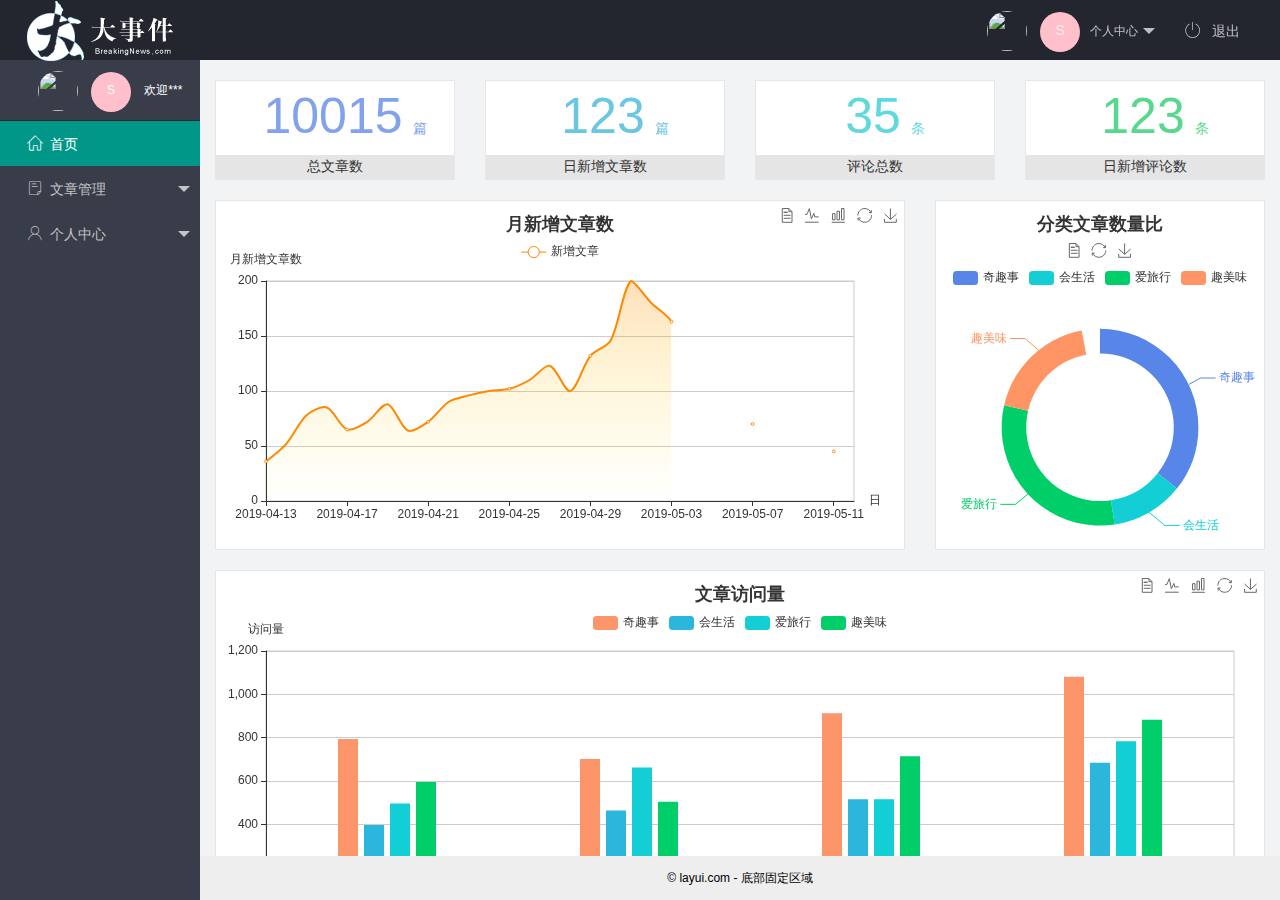
==== commit 23d75854: "完成了个人中心的功能" ====
--- a/index.html
+++ b/index.html
@@ -20,12 +20,19 @@
                 <img src="./assets/images/logo.png" alt="">
             </div>
             <ul class="layui-nav layui-layout-right">
-                <li class="layui-nav-item">
+                <li class="layui-nav-item changed">
                     <a href="javascript:;" class="userInfo">
                         <img src="http://t.cn/RCzsdCq" class="layui-nav-img">
-                        <span class="avatar">S</span>
-                        个人中心
+                        <span class="avatar">S</span>个人中心
                     </a>
+                    <dl class="layui-nav-child">
+                        <dd><a href="/user/user_info.html" target="fm">基本资料</a>
+                        </dd>
+                        <dd><a href="/user/user_avatar.html" target="fm">
+                                更换头像</a></dd>
+                        <dd><a href="/user/user_pwd.html" target="fm">重置密码</a>
+                        </dd>
+                    </dl>
                 </li>
                 <li class="layui-nav-item">
                     <a href="javascript:;" id="tuichu">
@@ -59,9 +66,12 @@
                     <li class="layui-nav-item">
                         <a href="javascript:;"><span class="iconfont icon-user"></span>个人中心</a>
                         <dl class="layui-nav-child">
-                            <dd><a href="javascript:;"><i class="layui-icon layui-icon-app"></i>基本资料</a></dd>
-                            <dd><a href="javascript:;"><i class="layui-icon layui-icon-app"></i>更换头像</a></dd>
-                            <dd><a href="javascript:;"><i class="layui-icon layui-icon-app"></i>重置密码</a></dd>
+                            <dd><a href="/user/user_info.html" target="fm"><i
+                                        class="layui-icon layui-icon-app"></i>基本资料</a></dd>
+                            <dd><a href="/user/user_avatar.html" target="fm"><i
+                                        class="layui-icon layui-icon-app"></i>更换头像</a></dd>
+                            <dd><a href="/user/user_pwd.html" target="fm"><i
+                                        class="layui-icon layui-icon-app"></i>重置密码</a></dd>
                         </dl>
                     </li>
                 </ul>
--- a/assets/css/index.css
+++ b/assets/css/index.css
@@ -47,3 +47,7 @@
       text-align: center;
       margin-right: 10px;
   }
+  .changed{
+      text-align: center;
+      font-size: 20px;
+  }
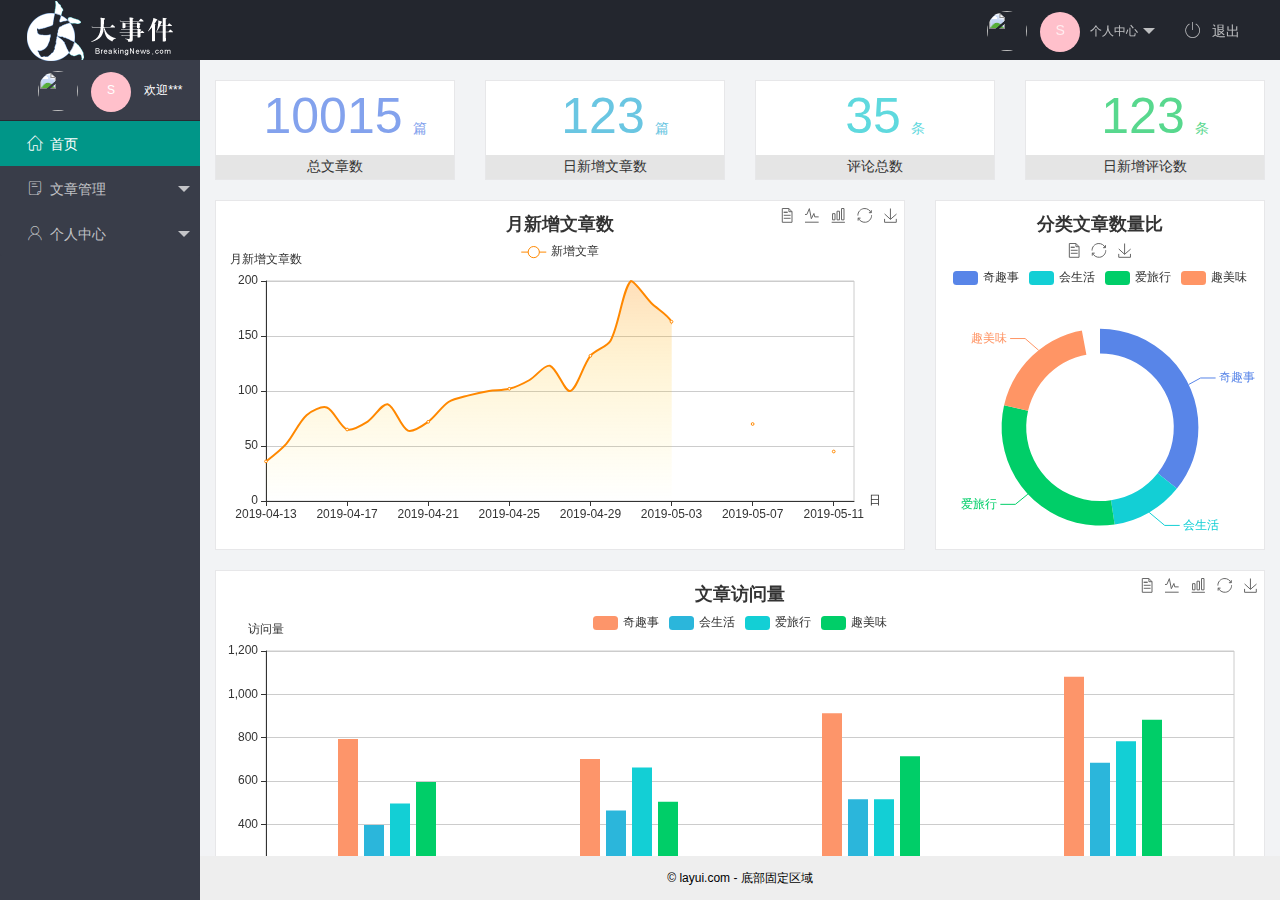
==== commit 9341670a: "完成了文章管理功能" ====
--- a/index.html
+++ b/index.html
@@ -58,9 +58,12 @@
                     <li class="layui-nav-item">
                         <a href="javascript:;"><span class="iconfont icon-16"></span>文章管理</a>
                         <dl class="layui-nav-child">
-                            <dd><a href="javascript:;"><i class="layui-icon layui-icon-app"></i>文章类别</a></dd>
-                            <dd><a href="javascript:;"><i class="layui-icon layui-icon-app"></i>文章列表</a></dd>
-                            <dd><a href="javascript:;"><i class="layui-icon layui-icon-app"></i>发表文章</a></dd>
+                            <dd><a href="/article/article_cate.html" target="fm"><i
+                                        class="layui-icon layui-icon-app"></i>文章类别</a></dd>
+                            <dd><a href="/article/art_list.html" target="fm"><i
+                                        class="layui-icon layui-icon-app"></i>文章列表</a></dd>
+                            <dd><a href="/article/art_pub.html" target="fm"><i
+                                        class="layui-icon layui-icon-app"></i>发表文章</a></dd>
                         </dl>
                     </li>
                     <li class="layui-nav-item">
